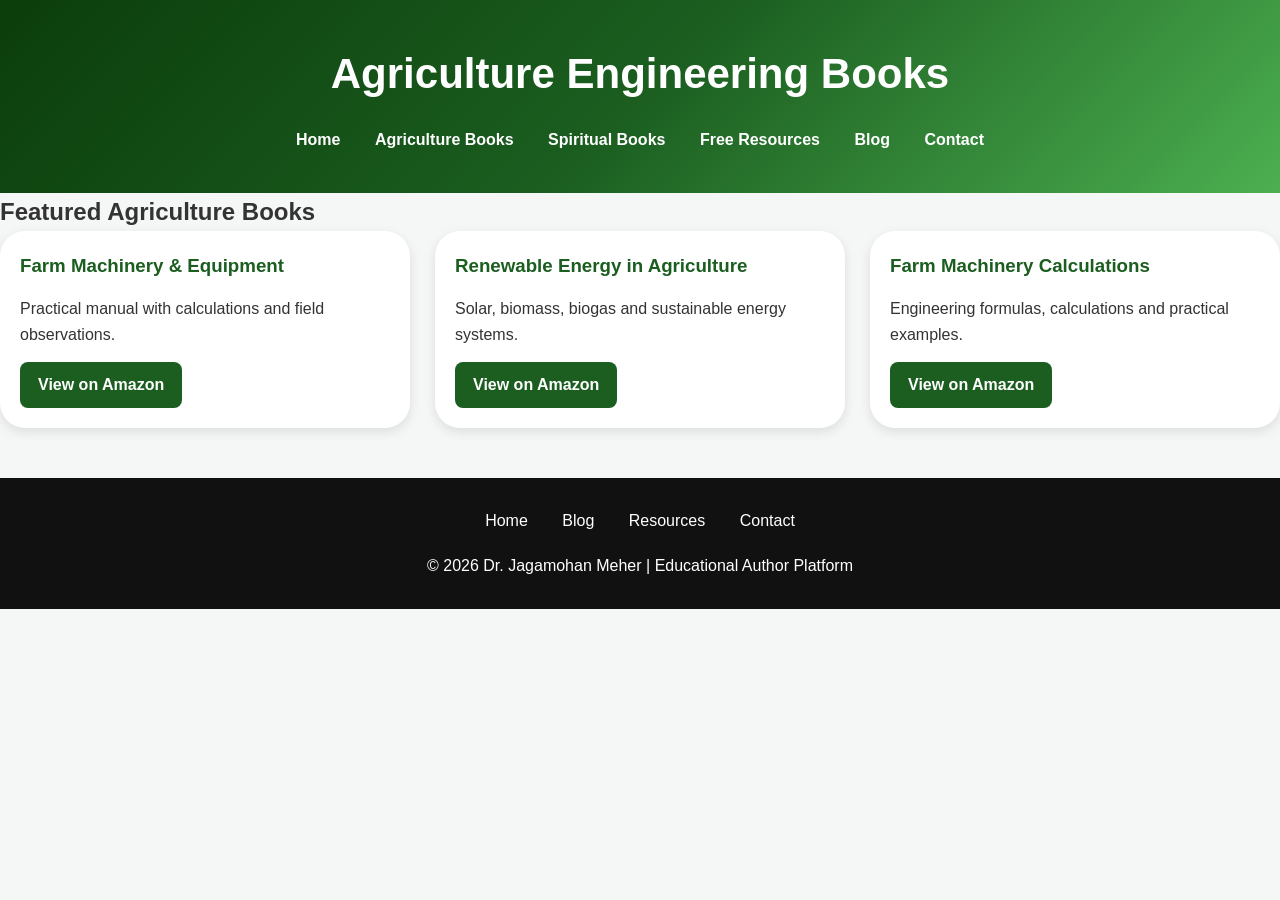
==== agriculture.html @ af3e2c71 "Complete premium multi-page redesign" ====
<meta name="description" content="Agricultural Engineering Books, Farm Machinery Manuals, Renewable Energy Agriculture, Precision Farming Notes and Educational Resources by Dr. Jagamohan Meher">

<meta name="keywords" content="Agricultural Engineering Books, Farm Machinery Manual, Renewable Energy Agriculture, Precision Farming Notes, Agriculture Practical Manual">

<meta name="author" content="Dr. Jagamohan Meher">
<!DOCTYPE html>
<html lang="en">
<head>
<meta charset="UTF-8">
<title>Agriculture Books</title>
<link rel="stylesheet" href="style.css">
</head>

<body>

<header class="premium-header">
<h1>Agriculture Engineering Books</h1>

<nav>
<a href="index.html">Home</a>
<a href="agriculture.html">Agriculture Books</a>
<a href="spiritual.html">Spiritual Books</a>
<a href="resources.html">Free Resources</a>
<a href="blog.html">Blog</a>
<a href="contact.html">Contact</a>
</nav>

</header>

<section class="books-section">

<h2>Featured Agriculture Books</h2>

<div class="book-grid">

<div class="book-card premium-book">
<h3>Farm Machinery & Equipment</h3>
<p>Practical manual with calculations and field observations.</p>
<a href="https://www.amazon.com/stores/Jagamohan-Meher/author/B0C851B2G4" target="_blank">
View on Amazon
</a>
</div>

<div class="book-card premium-book">
<h3>Renewable Energy in Agriculture</h3>
<p>Solar, biomass, biogas and sustainable energy systems.</p>
<a href="https://www.amazon.com/stores/Jagamohan-Meher/author/B0C851B2G4" target="_blank">
View on Amazon
</a>
</div>

<div class="book-card premium-book">
<h3>Farm Machinery Calculations</h3>
<p>Engineering formulas, calculations and practical examples.</p>
<a href="https://www.amazon.com/stores/Jagamohan-Meher/author/B0C851B2G4" target="_blank">
View on Amazon
</a>
</div>

</div>

</section>

</body>
</html>
<footer class="premium-footer">

<div class="footer-links">
<a href="index.html">Home</a>
<a href="blog.html">Blog</a>
<a href="resources.html">Resources</a>
<a href="contact.html">Contact</a>
</div>

<p>
© 2026 Dr. Jagamohan Meher | Educational Author Platform
</p>

</footer>
---- style.css ----
*{
    margin:0;
    padding:0;
    box-sizing:border-box;
}

body{
    font-family:Arial, sans-serif;
    line-height:1.6;
    background:#f5f5f5;
    color:#333;
}

.container{
    width:90%;
    max-width:1100px;
    margin:auto;
}

header{
    background:#1b5e20;
    color:white;
    padding:30px 0;
    text-align:center;
}

header h1{
    font-size:42px;
}

header p{
    margin-top:10px;
}

nav{
    margin-top:20px;
}

nav a{
    color:white;
    margin:0 15px;
    text-decoration:none;
    font-weight:bold;
}

.hero{
    background:white;
    padding:60px 20px;
}

.hero-content{
    display:flex;
    align-items:center;
    justify-content:center;
    gap:40px;
    flex-wrap:wrap;
}

.hero img{
    width:300px;
    border-radius:20px;
    box-shadow:0 5px 15px rgba(0,0,0,0.2);
}

.hero h2{
    font-size:40px;
    margin-bottom:20px;
    color:#1b5e20;
}

.hero p{
    max-width:500px;
    margin-bottom:25px;
}

.btn{
    background:#1b5e20;
    color:white;
    padding:12px 25px;
    text-decoration:none;
    border-radius:8px;
}

.section{
    padding:70px 20px;
}

.section h2{
    text-align:center;
    margin-bottom:40px;
    color:#1b5e20;
    font-size:36px;
}

.gray{
    background:#eeeeee;
}

.green{
    background:#1b5e20;
    color:white;
    text-align:center;
}

.book-grid{
    display:grid;
    grid-template-columns:repeat(auto-fit,minmax(280px,1fr));
    gap:25px;
}

.book-card{
    background:white;
    padding:25px;
    border-radius:15px;
    box-shadow:0 4px 12px rgba(0,0,0,0.1);
}

.book-card h3{
    margin-bottom:15px;
    color:#1b5e20;
}

.book-card a{
    display:inline-block;
    margin-top:15px;
    color:#1b5e20;
    font-weight:bold;
}

.article-list{
    display:grid;
    gap:25px;
}

.article{
    background:white;
    padding:25px;
    border-radius:15px;
    box-shadow:0 4px 12px rgba(0,0,0,0.1);
}

footer{
    background:#111;
    color:white;
    text-align:center;
    padding:25px;
}

@media(max-width:768px){

.hero h2{
    font-size:30px;
}

header h1{
    font-size:32px;
}

}#searchInput{
    width:100%;
    padding:15px;
    margin-bottom:40px;
    border-radius:10px;
    border:1px solid #ccc;
    font-size:18px;
}

.category-title{
    margin:40px 0 20px;
    color:#1b5e20;
    font-size:28px;
}

.book-card{
    transition:0.4s;
}

.book-card:hover{
    transform:translateY(-10px);
}

.book-card a{
    display:inline-block;
    margin-top:15px;
    background:#1b5e20;
    color:white;
    padding:10px 18px;
    border-radius:8px;
    text-decoration:none;
}

.book-card a:hover{
    background:#2e7d32;
}
body{
    font-family:'Segoe UI',sans-serif;
    background:#f4f7f5;
}

.premium-hero{
    position:relative;
    min-height:100vh;
    display:flex;
    align-items:center;
    background:linear-gradient(135deg,#0b3d0b,#1b5e20,#4caf50);
    overflow:hidden;
    color:white;
}

.hero-overlay{
    position:absolute;
    width:100%;
    height:100%;
    background:rgba(0,0,0,0.3);
}

.hero-grid{
    position:relative;
    z-index:2;
    display:grid;
    grid-template-columns:1fr 1fr;
    align-items:center;
    gap:50px;
}

.hero-title{
    font-size:60px;
    line-height:1.2;
    margin-bottom:25px;
    animation:slideUp 1.5s ease;
}

.hero-subtitle{
    font-size:22px;
    margin-bottom:35px;
    line-height:1.8;
}

.hero-buttons{
    display:flex;
    gap:20px;
    margin-bottom:50px;
}.book-cover{
    width:100%;
    border-radius:18px;
    margin-bottom:18px;
    box-shadow:0 10px 25px rgba(0,0,0,0.25);
    transition:0.4s;
}

.book-cover:hover{
    transform:scale(1.03);
}

.premium-book{
    background:white;
    border-radius:25px;
    overflow:hidden;
    padding:20px;
    transition:0.4s;
}

.premium-book:hover{
    transform:translateY(-12px);
    box-shadow:0 15px 35px rgba(0,0,0,0.2);
}html{
scroll-behavior:smooth;
}

.book-card,
.blog-card,
.resource-card{
transition:0.4s;
}

.book-card:hover,
.blog-card:hover,
.resource-card:hover{
transform:translateY(-10px);
box-shadow:0 10px 30px rgba(0,0,0,0.2);
}

.premium-header{
background:linear-gradient(135deg,#0b3d0b,#1b5e20,#4caf50);
padding:40px;
text-align:center;
color:white;
}

.premium-footer{
background:#111;
color:white;
padding:30px;
text-align:center;
margin-top:50px;
}

.footer-links{
margin-bottom:20px;
}

.footer-links a{
color:white;
margin:0 15px;
text-decoration:none;
}
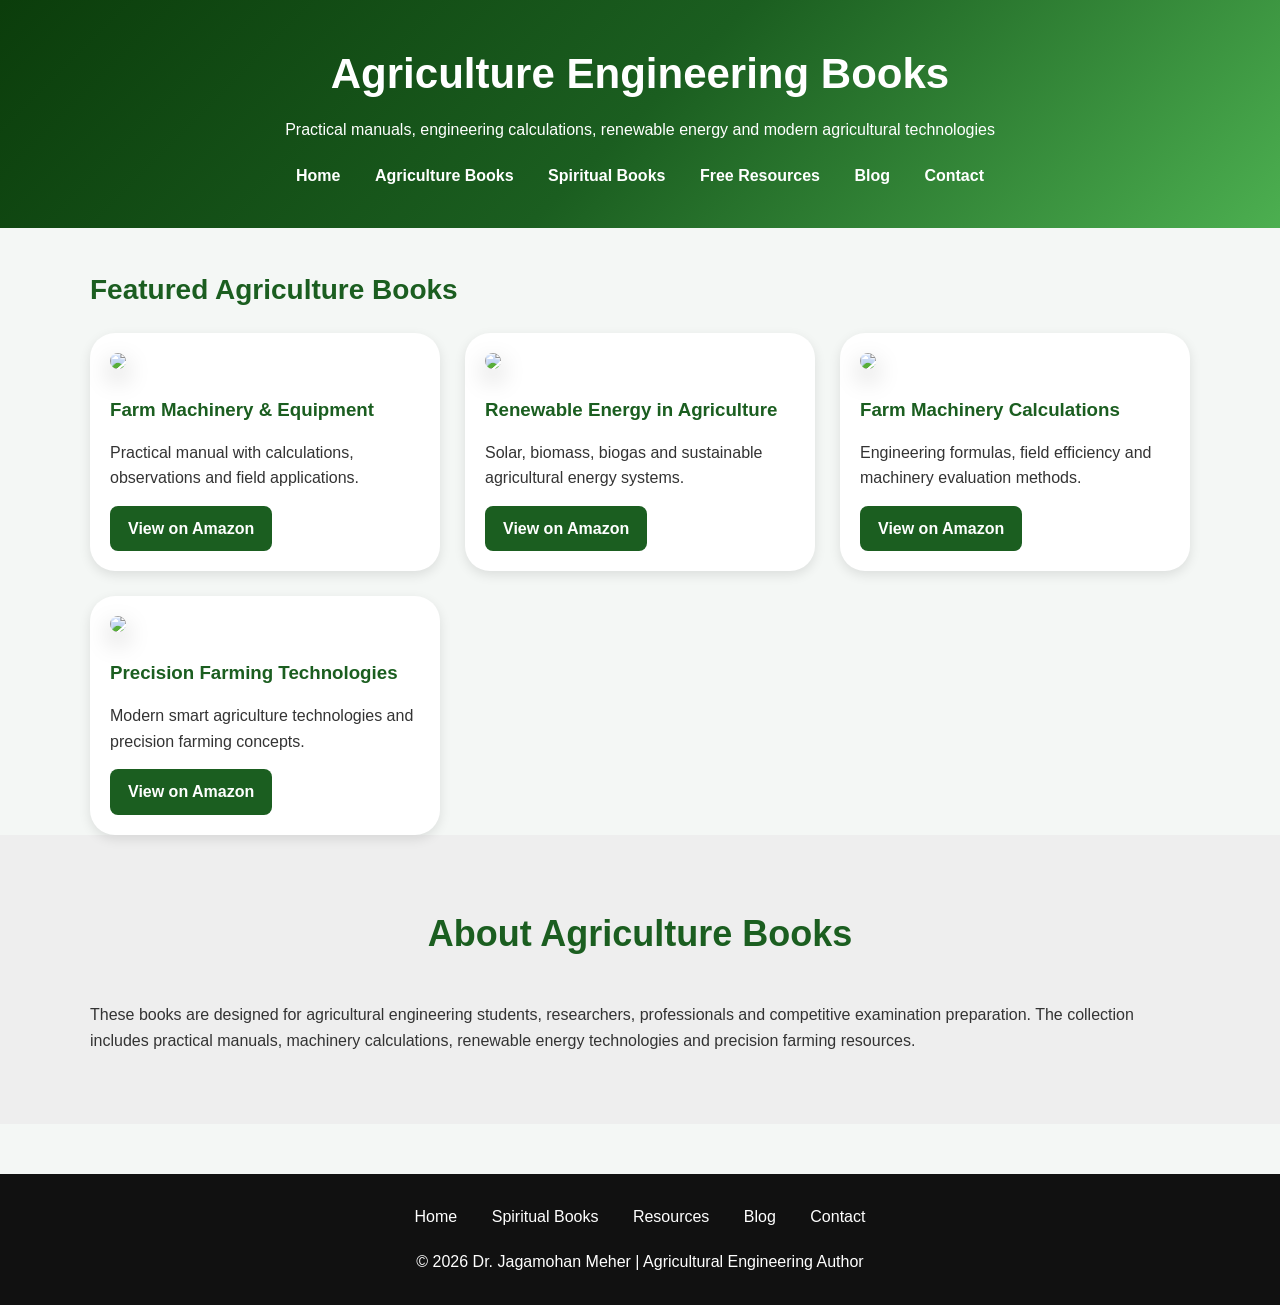
==== commit aff863e4: "Added premium agriculture book gallery" ====
--- a/agriculture.html
+++ b/agriculture.html
@@ -1,20 +1,32 @@
-<meta name="description" content="Agricultural Engineering Books, Farm Machinery Manuals, Renewable Energy Agriculture, Precision Farming Notes and Educational Resources by Dr. Jagamohan Meher">
+<!DOCTYPE html>
+<html lang="en">
 
-<meta name="keywords" content="Agricultural Engineering Books, Farm Machinery Manual, Renewable Energy Agriculture, Precision Farming Notes, Agriculture Practical Manual">
+<head>
+
+<meta charset="UTF-8">
+<meta name="viewport" content="width=device-width, initial-scale=1.0">
+
+<title>Agriculture Books | Dr. Jagamohan Meher</title>
+
+<meta name="description" content="Agricultural Engineering Books, Farm Machinery Manuals, Renewable Energy Agriculture and Precision Farming Resources by Dr. Jagamohan Meher">
+
+<meta name="keywords" content="Agricultural Engineering Books, Farm Machinery Manual, Renewable Energy Agriculture, Precision Farming Notes">
 
 <meta name="author" content="Dr. Jagamohan Meher">
-<!DOCTYPE html>
-<html lang="en">
-<head>
-<meta charset="UTF-8">
-<title>Agriculture Books</title>
+
 <link rel="stylesheet" href="style.css">
+
 </head>
 
 <body>
 
 <header class="premium-header">
+
 <h1>Agriculture Engineering Books</h1>
+
+<p>
+Practical manuals, engineering calculations, renewable energy and modern agricultural technologies
+</p>
 
 <nav>
 <a href="index.html">Home</a>
@@ -29,51 +41,134 @@
 
 <section class="books-section">
 
-<h2>Featured Agriculture Books</h2>
+<div class="container">
+
+<h2 class="category-title">
+Featured Agriculture Books
+</h2>
 
 <div class="book-grid">
 
 <div class="book-card premium-book">
-<h3>Farm Machinery & Equipment</h3>
-<p>Practical manual with calculations and field observations.</p>
+
+<img src="farm1.jpg" class="book-cover">
+
+<h3>
+Farm Machinery & Equipment
+</h3>
+
+<p>
+Practical manual with calculations, observations and field applications.
+</p>
+
 <a href="https://www.amazon.com/stores/Jagamohan-Meher/author/B0C851B2G4" target="_blank">
 View on Amazon
 </a>
+
 </div>
 
 <div class="book-card premium-book">
-<h3>Renewable Energy in Agriculture</h3>
-<p>Solar, biomass, biogas and sustainable energy systems.</p>
+
+<img src="farm2.jpg" class="book-cover">
+
+<h3>
+Renewable Energy in Agriculture
+</h3>
+
+<p>
+Solar, biomass, biogas and sustainable agricultural energy systems.
+</p>
+
 <a href="https://www.amazon.com/stores/Jagamohan-Meher/author/B0C851B2G4" target="_blank">
 View on Amazon
 </a>
+
 </div>
 
 <div class="book-card premium-book">
-<h3>Farm Machinery Calculations</h3>
-<p>Engineering formulas, calculations and practical examples.</p>
+
+<img src="farm3.jpg" class="book-cover">
+
+<h3>
+Farm Machinery Calculations
+</h3>
+
+<p>
+Engineering formulas, field efficiency and machinery evaluation methods.
+</p>
+
 <a href="https://www.amazon.com/stores/Jagamohan-Meher/author/B0C851B2G4" target="_blank">
 View on Amazon
 </a>
+
+</div>
+
+<div class="book-card premium-book">
+
+<img src="farm4.jpg" class="book-cover">
+
+<h3>
+Precision Farming Technologies
+</h3>
+
+<p>
+Modern smart agriculture technologies and precision farming concepts.
+</p>
+
+<a href="https://www.amazon.com/stores/Jagamohan-Meher/author/B0C851B2G4" target="_blank">
+View on Amazon
+</a>
+
+</div>
+
 </div>
 
 </div>
 
 </section>
 
-</body>
-</html>
+<section class="section gray">
+
+<div class="container">
+
+<h2>
+About Agriculture Books
+</h2>
+
+<p>
+These books are designed for agricultural engineering students,
+researchers, professionals and competitive examination preparation.
+The collection includes practical manuals, machinery calculations,
+renewable energy technologies and precision farming resources.
+</p>
+
+</div>
+
+</section>
+
 <footer class="premium-footer">
 
 <div class="footer-links">
+
 <a href="index.html">Home</a>
+
+<a href="spiritual.html">Spiritual Books</a>
+
+<a href="resources.html">Resources</a>
+
 <a href="blog.html">Blog</a>
-<a href="resources.html">Resources</a>
+
 <a href="contact.html">Contact</a>
+
 </div>
 
 <p>
-© 2026 Dr. Jagamohan Meher | Educational Author Platform
+© 2026 Dr. Jagamohan Meher | Agricultural Engineering Author
 </p>
 
-</footer>+</footer>
+
+</body>
+
+</html>
+
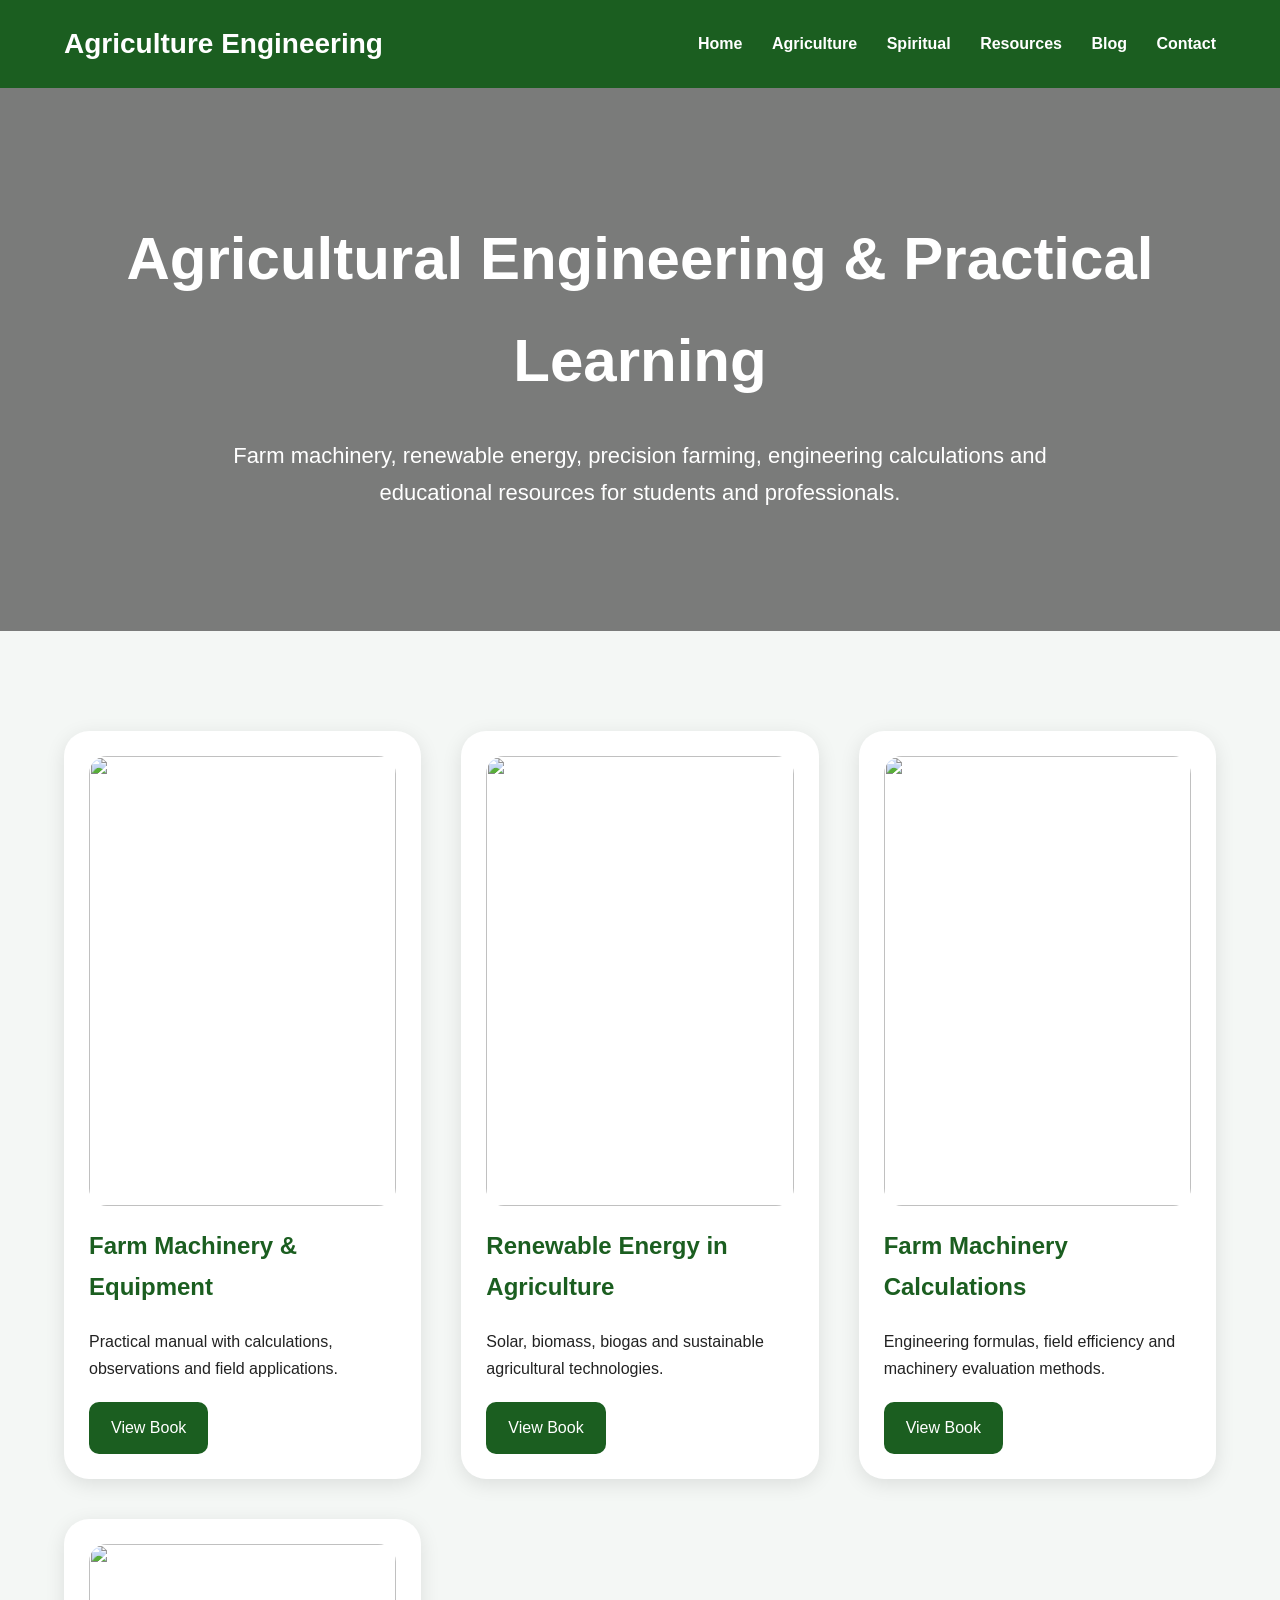
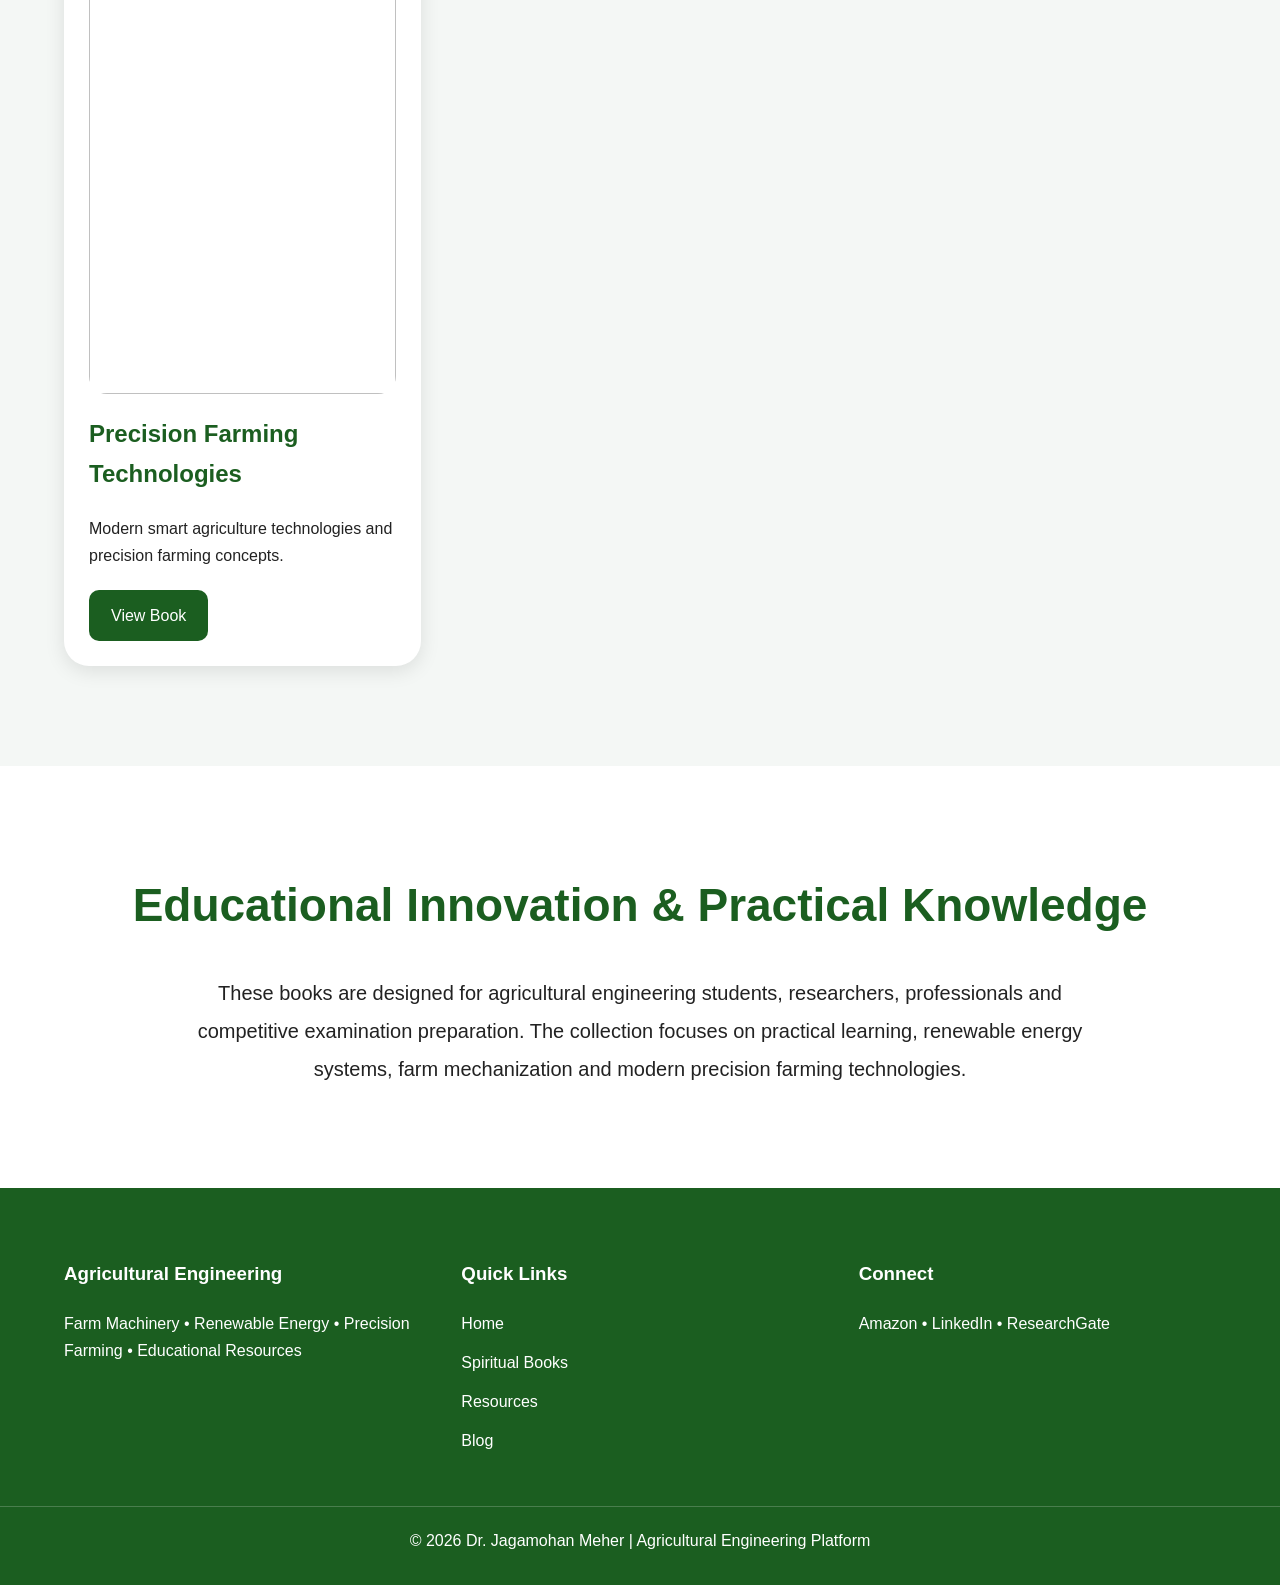
==== commit 41a67f07: "Premium agriculture page redesign" ====
--- a/agriculture.html
+++ b/agriculture.html
@@ -4,11 +4,12 @@
 <head>
 
 <meta charset="UTF-8">
+
 <meta name="viewport" content="width=device-width, initial-scale=1.0">
 
-<title>Agriculture Books | Dr. Jagamohan Meher</title>
-
-<meta name="description" content="Agricultural Engineering Books, Farm Machinery Manuals, Renewable Energy Agriculture and Precision Farming Resources by Dr. Jagamohan Meher">
+<title>Agriculture Engineering Books | Dr. Jagamohan Meher</title>
+
+<meta name="description" content="Agricultural Engineering Books, Renewable Energy Agriculture, Precision Farming and Farm Machinery Manuals by Dr. Jagamohan Meher">
 
 <meta name="keywords" content="Agricultural Engineering Books, Farm Machinery Manual, Renewable Energy Agriculture, Precision Farming Notes">
 
@@ -20,103 +21,124 @@
 
 <body>
 
-<header class="premium-header">
-
-<h1>Agriculture Engineering Books</h1>
-
-<p>
-Practical manuals, engineering calculations, renewable energy and modern agricultural technologies
-</p>
+<header class="agri-header">
+
+<div class="container nav-container">
+
+<h2 class="logo agri-logo">
+Agriculture Engineering
+</h2>
 
 <nav>
+
 <a href="index.html">Home</a>
-<a href="agriculture.html">Agriculture Books</a>
-<a href="spiritual.html">Spiritual Books</a>
-<a href="resources.html">Free Resources</a>
+
+<a href="agriculture.html">Agriculture</a>
+
+<a href="spiritual.html">Spiritual</a>
+
+<a href="resources.html">Resources</a>
+
 <a href="blog.html">Blog</a>
+
 <a href="contact.html">Contact</a>
+
 </nav>
 
+</div>
+
 </header>
 
-<section class="books-section">
+<section class="agri-hero">
 
 <div class="container">
 
-<h2 class="category-title">
-Featured Agriculture Books
-</h2>
-
-<div class="book-grid">
-
-<div class="book-card premium-book">
-
-<img src="farm1.jpg" class="book-cover">
-
-<h3>
+<h1>
+Agricultural Engineering & Practical Learning
+</h1>
+
+<p>
+Farm machinery, renewable energy, precision farming, engineering calculations and educational resources for students and professionals.
+</p>
+
+</div>
+
+</section>
+
+<section class="agri-books-section">
+
+<div class="container">
+
+<div class="agri-grid">
+
+<div class="agri-card">
+
+<img src="farm1.jpg" class="agri-cover">
+
+<h2>
 Farm Machinery & Equipment
-</h3>
+</h2>
 
 <p>
 Practical manual with calculations, observations and field applications.
 </p>
 
 <a href="https://www.amazon.com/stores/Jagamohan-Meher/author/B0C851B2G4" target="_blank">
-View on Amazon
-</a>
-
-</div>
-
-<div class="book-card premium-book">
-
-<img src="farm2.jpg" class="book-cover">
-
-<h3>
+View Book
+</a>
+
+</div>
+
+<div class="agri-card">
+
+<img src="farm2.jpg" class="agri-cover">
+
+<h2>
 Renewable Energy in Agriculture
-</h3>
-
-<p>
-Solar, biomass, biogas and sustainable agricultural energy systems.
-</p>
-
-<a href="https://www.amazon.com/stores/Jagamohan-Meher/author/B0C851B2G4" target="_blank">
-View on Amazon
-</a>
-
-</div>
-
-<div class="book-card premium-book">
-
-<img src="farm3.jpg" class="book-cover">
-
-<h3>
+</h2>
+
+<p>
+Solar, biomass, biogas and sustainable agricultural technologies.
+</p>
+
+<a href="https://www.amazon.com/stores/Jagamohan-Meher/author/B0C851B2G4" target="_blank">
+View Book
+</a>
+
+</div>
+
+<div class="agri-card">
+
+<img src="farm3.jpg" class="agri-cover">
+
+<h2>
 Farm Machinery Calculations
-</h3>
+</h2>
 
 <p>
 Engineering formulas, field efficiency and machinery evaluation methods.
 </p>
 
 <a href="https://www.amazon.com/stores/Jagamohan-Meher/author/B0C851B2G4" target="_blank">
-View on Amazon
-</a>
-
-</div>
-
-<div class="book-card premium-book">
-
-<img src="farm4.jpg" class="book-cover">
-
-<h3>
+View Book
+</a>
+
+</div>
+
+<div class="agri-card">
+
+<img src="farm4.jpg" class="agri-cover">
+
+<h2>
 Precision Farming Technologies
-</h3>
+</h2>
 
 <p>
 Modern smart agriculture technologies and precision farming concepts.
 </p>
 
 <a href="https://www.amazon.com/stores/Jagamohan-Meher/author/B0C851B2G4" target="_blank">
-View on Amazon
+View Book
 </a>
 
 </div>
@@ -127,48 +149,81 @@
 
 </section>
 
-<section class="section gray">
+<section class="innovation-section">
 
 <div class="container">
 
 <h2>
-About Agriculture Books
+Educational Innovation & Practical Knowledge
 </h2>
 
 <p>
 These books are designed for agricultural engineering students,
 researchers, professionals and competitive examination preparation.
-The collection includes practical manuals, machinery calculations,
-renewable energy technologies and precision farming resources.
+The collection focuses on practical learning, renewable energy systems,
+farm mechanization and modern precision farming technologies.
 </p>
 
 </div>
 
 </section>
 
-<footer class="premium-footer">
-
-<div class="footer-links">
-
-<a href="index.html">Home</a>
-
-<a href="spiritual.html">Spiritual Books</a>
-
-<a href="resources.html">Resources</a>
-
-<a href="blog.html">Blog</a>
-
-<a href="contact.html">Contact</a>
-
-</div>
-
-<p>
-© 2026 Dr. Jagamohan Meher | Agricultural Engineering Author
+<footer class="agri-footer">
+
+<div class="container footer-grid">
+
+<div>
+
+<h3>
+Agricultural Engineering
+</h3>
+
+<p>
+Farm Machinery • Renewable Energy • Precision Farming • Educational Resources
+</p>
+
+</div>
+
+<div>
+
+<h3>
+Quick Links
+</h3>
+
+<ul>
+
+<li><a href="index.html">Home</a></li>
+
+<li><a href="spiritual.html">Spiritual Books</a></li>
+
+<li><a href="resources.html">Resources</a></li>
+
+<li><a href="blog.html">Blog</a></li>
+
+</ul>
+
+</div>
+
+<div>
+
+<h3>
+Connect
+</h3>
+
+<p>
+Amazon • LinkedIn • ResearchGate
+</p>
+
+</div>
+
+</div>
+
+<p class="copyright">
+© 2026 Dr. Jagamohan Meher | Agricultural Engineering Platform
 </p>
 
 </footer>
 
 </body>
 
-</html>
-
+</html>
--- a/style.css
+++ b/style.css
@@ -1,306 +1,708 @@
 *{
-    margin:0;
-    padding:0;
-    box-sizing:border-box;
+margin:0;
+padding:0;
+box-sizing:border-box;
 }
 
 body{
-    font-family:Arial, sans-serif;
-    line-height:1.6;
-    background:#f5f5f5;
-    color:#333;
+font-family:'Segoe UI',sans-serif;
+background:#f4f7f5;
+color:#222;
+line-height:1.7;
 }
 
 .container{
-    width:90%;
-    max-width:1100px;
-    margin:auto;
-}
-
-header{
-    background:#1b5e20;
-    color:white;
-    padding:30px 0;
-    text-align:center;
-}
-
-header h1{
-    font-size:42px;
-}
-
-header p{
-    margin-top:10px;
-}
-
-nav{
-    margin-top:20px;
+width:90%;
+max-width:1200px;
+margin:auto;
+}
+
+.modern-header{
+background:white;
+padding:20px 0;
+position:sticky;
+top:0;
+z-index:1000;
+box-shadow:0 2px 10px rgba(0,0,0,0.08);
+}
+
+.nav-container{
+display:flex;
+justify-content:space-between;
+align-items:center;
+}
+
+.logo{
+color:#1b5e20;
+font-size:28px;
 }
 
 nav a{
-    color:white;
-    margin:0 15px;
-    text-decoration:none;
-    font-weight:bold;
-}
-
-.hero{
-    background:white;
-    padding:60px 20px;
-}
-
-.hero-content{
-    display:flex;
-    align-items:center;
-    justify-content:center;
-    gap:40px;
-    flex-wrap:wrap;
-}
-
-.hero img{
-    width:300px;
-    border-radius:20px;
-    box-shadow:0 5px 15px rgba(0,0,0,0.2);
-}
-
-.hero h2{
-    font-size:40px;
-    margin-bottom:20px;
-    color:#1b5e20;
-}
-
-.hero p{
-    max-width:500px;
-    margin-bottom:25px;
-}
-
-.btn{
-    background:#1b5e20;
-    color:white;
-    padding:12px 25px;
-    text-decoration:none;
-    border-radius:8px;
-}
-
-.section{
-    padding:70px 20px;
-}
-
-.section h2{
-    text-align:center;
-    margin-bottom:40px;
-    color:#1b5e20;
-    font-size:36px;
-}
-
-.gray{
-    background:#eeeeee;
-}
-
-.green{
-    background:#1b5e20;
-    color:white;
-    text-align:center;
-}
-
-.book-grid{
-    display:grid;
-    grid-template-columns:repeat(auto-fit,minmax(280px,1fr));
-    gap:25px;
-}
-
-.book-card{
-    background:white;
-    padding:25px;
-    border-radius:15px;
-    box-shadow:0 4px 12px rgba(0,0,0,0.1);
-}
-
-.book-card h3{
-    margin-bottom:15px;
-    color:#1b5e20;
-}
-
-.book-card a{
-    display:inline-block;
-    margin-top:15px;
-    color:#1b5e20;
-    font-weight:bold;
-}
-
-.article-list{
-    display:grid;
-    gap:25px;
-}
-
-.article{
-    background:white;
-    padding:25px;
-    border-radius:15px;
-    box-shadow:0 4px 12px rgba(0,0,0,0.1);
-}
-
-footer{
-    background:#111;
-    color:white;
-    text-align:center;
-    padding:25px;
-}
-
-@media(max-width:768px){
-
-.hero h2{
-    font-size:30px;
-}
-
-header h1{
-    font-size:32px;
-}
-
-}#searchInput{
-    width:100%;
-    padding:15px;
-    margin-bottom:40px;
-    border-radius:10px;
-    border:1px solid #ccc;
-    font-size:18px;
-}
-
-.category-title{
-    margin:40px 0 20px;
-    color:#1b5e20;
-    font-size:28px;
-}
-
-.book-card{
-    transition:0.4s;
-}
-
-.book-card:hover{
-    transform:translateY(-10px);
-}
-
-.book-card a{
-    display:inline-block;
-    margin-top:15px;
-    background:#1b5e20;
-    color:white;
-    padding:10px 18px;
-    border-radius:8px;
-    text-decoration:none;
-}
-
-.book-card a:hover{
-    background:#2e7d32;
-}
-body{
-    font-family:'Segoe UI',sans-serif;
-    background:#f4f7f5;
-}
-
-.premium-hero{
-    position:relative;
-    min-height:100vh;
-    display:flex;
-    align-items:center;
-    background:linear-gradient(135deg,#0b3d0b,#1b5e20,#4caf50);
-    overflow:hidden;
-    color:white;
-}
-
-.hero-overlay{
-    position:absolute;
-    width:100%;
-    height:100%;
-    background:rgba(0,0,0,0.3);
+margin-left:25px;
+text-decoration:none;
+color:#333;
+font-weight:600;
+transition:0.3s;
+}
+
+nav a:hover{
+color:#1b5e20;
+}
+
+.hero-section{
+padding:100px 0;
+background:linear-gradient(135deg,#0b3d0b,#1b5e20,#4caf50);
+color:white;
 }
 
 .hero-grid{
-    position:relative;
-    z-index:2;
-    display:grid;
-    grid-template-columns:1fr 1fr;
-    align-items:center;
-    gap:50px;
-}
-
-.hero-title{
-    font-size:60px;
-    line-height:1.2;
-    margin-bottom:25px;
-    animation:slideUp 1.5s ease;
-}
-
-.hero-subtitle{
-    font-size:22px;
-    margin-bottom:35px;
-    line-height:1.8;
+display:grid;
+grid-template-columns:1fr 1fr;
+align-items:center;
+gap:60px;
+}
+
+.hero-text h1{
+font-size:58px;
+line-height:1.2;
+margin-bottom:25px;
+}
+
+.hero-text p{
+font-size:20px;
+margin-bottom:35px;
+}
+
+.hero-image img{
+width:100%;
+max-width:420px;
+border-radius:25px;
+box-shadow:0 15px 35px rgba(0,0,0,0.3);
 }
 
 .hero-buttons{
-    display:flex;
-    gap:20px;
-    margin-bottom:50px;
-}.book-cover{
-    width:100%;
-    border-radius:18px;
-    margin-bottom:18px;
-    box-shadow:0 10px 25px rgba(0,0,0,0.25);
-    transition:0.4s;
-}
-
-.book-cover:hover{
-    transform:scale(1.03);
-}
-
-.premium-book{
-    background:white;
-    border-radius:25px;
-    overflow:hidden;
-    padding:20px;
-    transition:0.4s;
-}
-
-.premium-book:hover{
-    transform:translateY(-12px);
-    box-shadow:0 15px 35px rgba(0,0,0,0.2);
-}html{
-scroll-behavior:smooth;
-}
-
-.book-card,
-.blog-card,
+display:flex;
+gap:20px;
+}
+
+.primary-btn{
+background:white;
+color:#1b5e20;
+padding:14px 30px;
+border-radius:50px;
+text-decoration:none;
+font-weight:bold;
+transition:0.3s;
+}
+
+.primary-btn:hover{
+transform:translateY(-5px);
+}
+
+.secondary-btn{
+border:2px solid white;
+color:white;
+padding:14px 30px;
+border-radius:50px;
+text-decoration:none;
+font-weight:bold;
+}
+
+.featured-section{
+padding:90px 0;
+}
+
+.section-title{
+text-align:center;
+font-size:42px;
+margin-bottom:60px;
+color:#1b5e20;
+}
+
+.feature-grid{
+display:grid;
+grid-template-columns:repeat(auto-fit,minmax(280px,1fr));
+gap:30px;
+}
+
+.feature-card{
+background:white;
+padding:40px;
+border-radius:25px;
+box-shadow:0 5px 20px rgba(0,0,0,0.08);
+transition:0.4s;
+}
+
+.feature-card:hover{
+transform:translateY(-10px);
+}
+
+.feature-card h3{
+margin-bottom:20px;
+color:#1b5e20;
+}
+
+.feature-card a{
+display:inline-block;
+margin-top:20px;
+background:#1b5e20;
+color:white;
+padding:12px 22px;
+border-radius:10px;
+text-decoration:none;
+}
+
+.about-section{
+padding:100px 0;
+background:white;
+}
+
+.about-grid{
+display:grid;
+grid-template-columns:1fr 1fr;
+gap:60px;
+align-items:center;
+}
+
+.about-image{
+width:100%;
+border-radius:25px;
+box-shadow:0 10px 30px rgba(0,0,0,0.15);
+}
+
+.about-section h2{
+font-size:42px;
+margin-bottom:25px;
+color:#1b5e20;
+}
+
+.about-section p{
+margin-bottom:25px;
+}
+
+.modern-footer{
+background:#111;
+color:white;
+padding:70px 0 30px;
+}
+
+.footer-grid{
+display:grid;
+grid-template-columns:repeat(auto-fit,minmax(250px,1fr));
+gap:40px;
+margin-bottom:40px;
+}
+
+.footer-grid h3{
+margin-bottom:20px;
+}
+
+.footer-grid ul{
+list-style:none;
+}
+
+.footer-grid ul li{
+margin-bottom:12px;
+}
+
+.footer-grid a{
+color:white;
+text-decoration:none;
+}
+
+.copyright{
+text-align:center;
+border-top:1px solid rgba(255,255,255,0.2);
+padding-top:20px;
+}
+
+@media(max-width:900px){
+
+.hero-grid,
+.about-grid{
+grid-template-columns:1fr;
+text-align:center;
+}
+
+.hero-text h1{
+font-size:42px;
+}
+
+.nav-container{
+flex-direction:column;
+gap:20px;
+}
+
+.hero-buttons{
+justify-content:center;
+flex-wrap:wrap;
+}
+
+}
+.blog-hero{
+padding:100px 0;
+background:linear-gradient(135deg,#0b3d0b,#1b5e20,#4caf50);
+color:white;
+text-align:center;
+}
+
+.blog-hero h1{
+font-size:54px;
+margin-bottom:25px;
+}
+
+.blog-hero p{
+font-size:20px;
+max-width:800px;
+margin:auto;
+}
+
+.blog-section{
+padding:90px 0;
+background:#f4f7f5;
+}
+
+.blog-grid{
+display:grid;
+grid-template-columns:repeat(auto-fit,minmax(320px,1fr));
+gap:35px;
+}
+
+.blog-card{
+background:white;
+padding:35px;
+border-radius:25px;
+box-shadow:0 5px 20px rgba(0,0,0,0.08);
+transition:0.4s;
+}
+
+.blog-card:hover{
+transform:translateY(-10px);
+}
+
+.blog-card h2{
+margin-bottom:20px;
+color:#1b5e20;
+}
+
+.blog-card a{
+display:inline-block;
+margin-top:20px;
+background:#1b5e20;
+color:white;
+padding:12px 22px;
+border-radius:10px;
+text-decoration:none;
+}
+
+.about-blog{
+padding:90px 0;
+background:white;
+text-align:center;
+}
+
+.about-blog h2{
+font-size:42px;
+margin-bottom:25px;
+color:#1b5e20;
+}
+.resource-hero{
+padding:100px 0;
+background:linear-gradient(135deg,#0b3d0b,#1b5e20,#4caf50);
+color:white;
+text-align:center;
+}
+
+.resource-hero h1{
+font-size:56px;
+margin-bottom:25px;
+}
+
+.resource-hero p{
+font-size:20px;
+max-width:850px;
+margin:auto;
+}
+
+.resource-main{
+padding:90px 0;
+background:#f4f7f5;
+}
+
+.resource-grid{
+display:grid;
+grid-template-columns:repeat(auto-fit,minmax(320px,1fr));
+gap:35px;
+}
+
 .resource-card{
+background:white;
+padding:35px;
+border-radius:25px;
+box-shadow:0 5px 20px rgba(0,0,0,0.08);
 transition:0.4s;
 }
 
-.book-card:hover,
-.blog-card:hover,
 .resource-card:hover{
 transform:translateY(-10px);
-box-shadow:0 10px 30px rgba(0,0,0,0.2);
-}
-
-.premium-header{
+}
+
+.resource-card h3{
+margin-bottom:20px;
+color:#1b5e20;
+}
+
+.resource-card a{
+display:inline-block;
+margin-top:20px;
+background:#1b5e20;
+color:white;
+padding:12px 22px;
+border-radius:10px;
+text-decoration:none;
+}
+
+.learning-section{
+padding:100px 0;
+background:white;
+}
+
+.learning-section h2{
+text-align:center;
+font-size:42px;
+margin-bottom:60px;
+color:#1b5e20;
+}
+
+.learning-grid{
+display:grid;
+grid-template-columns:repeat(auto-fit,minmax(250px,1fr));
+gap:30px;
+}
+
+.learning-card{
+background:#f4f7f5;
+padding:35px;
+border-radius:25px;
+transition:0.4s;
+}
+
+.learning-card:hover{
+transform:translateY(-10px);
+}
+
+.learning-card h3{
+margin-bottom:20px;
+color:#1b5e20;
+}
+.contact-hero{
+padding:100px 0;
 background:linear-gradient(135deg,#0b3d0b,#1b5e20,#4caf50);
-padding:40px;
-text-align:center;
-color:white;
-}
-
-.premium-footer{
+color:white;
+text-align:center;
+}
+
+.contact-hero h1{
+font-size:56px;
+margin-bottom:25px;
+}
+
+.contact-hero p{
+font-size:20px;
+}
+
+.contact-main{
+padding:90px 0;
+background:#f4f7f5;
+}
+
+.contact-grid{
+display:grid;
+grid-template-columns:repeat(auto-fit,minmax(300px,1fr));
+gap:35px;
+}
+
+.contact-card{
+background:white;
+padding:35px;
+border-radius:25px;
+box-shadow:0 5px 20px rgba(0,0,0,0.08);
+transition:0.4s;
+}
+
+.contact-card:hover{
+transform:translateY(-10px);
+}
+
+.contact-card h2{
+margin-bottom:20px;
+color:#1b5e20;
+}
+
+.contact-card a{
+display:inline-block;
+margin-top:20px;
+background:#1b5e20;
+color:white;
+padding:12px 22px;
+border-radius:10px;
+text-decoration:none;
+}
+
+.academic-section{
+padding:100px 0;
+background:white;
+}
+
+.academic-section h2{
+text-align:center;
+font-size:42px;
+margin-bottom:60px;
+color:#1b5e20;
+}
+
+.interest-grid{
+display:grid;
+grid-template-columns:repeat(auto-fit,minmax(250px,1fr));
+gap:30px;
+}
+
+.interest-card{
+background:#f4f7f5;
+padding:35px;
+border-radius:25px;
+text-align:center;
+transition:0.4s;
+}
+
+.interest-card:hover{
+transform:translateY(-10px);
+}
+
+.interest-card h3{
+color:#1b5e20;
+}
+.spiritual-header{
+background:#0b0b0b;
+padding:20px 0;
+position:sticky;
+top:0;
+z-index:1000;
+}
+
+.spiritual-logo{
+color:#ffd54f;
+}
+
+.spiritual-header nav a{
+color:white;
+}
+
+.spiritual-header nav a:hover{
+color:#ffd54f;
+}
+
+.spiritual-hero{
+padding:120px 0;
+background:linear-gradient(rgba(0,0,0,0.7),rgba(0,0,0,0.7)),
+url('tirumala.jpg');
+background-size:cover;
+background-position:center;
+color:white;
+text-align:center;
+}
+
+.spiritual-hero h1{
+font-size:60px;
+margin-bottom:25px;
+}
+
+.spiritual-hero p{
+font-size:22px;
+max-width:850px;
+margin:auto;
+}
+
+.spiritual-books-section{
+padding:100px 0;
 background:#111;
-color:white;
-padding:30px;
-text-align:center;
-margin-top:50px;
-}
-
-.footer-links{
-margin-bottom:20px;
-}
-
-.footer-links a{
-color:white;
-margin:0 15px;
-text-decoration:none;
+}
+
+.spiritual-grid{
+display:grid;
+grid-template-columns:repeat(auto-fit,minmax(300px,1fr));
+gap:40px;
+}
+
+.spiritual-card{
+background:#1c1c1c;
+padding:25px;
+border-radius:25px;
+color:white;
+transition:0.4s;
+box-shadow:0 5px 20px rgba(0,0,0,0.3);
+}
+
+.spiritual-card:hover{
+transform:translateY(-12px);
+}
+
+.spiritual-cover{
+width:100%;
+height:450px;
+object-fit:cover;
+border-radius:18px;
+margin-bottom:20px;
+}
+
+.spiritual-card h2{
+margin-bottom:20px;
+color:#ffd54f;
+}
+
+.spiritual-card a{
+display:inline-block;
+margin-top:20px;
+background:#ffd54f;
+color:#111;
+padding:12px 22px;
+border-radius:10px;
+text-decoration:none;
+font-weight:bold;
+}
+
+.wisdom-section{
+padding:100px 0;
+background:#f8f5e9;
+text-align:center;
+}
+
+.wisdom-section h2{
+font-size:46px;
+margin-bottom:30px;
+color:#5d4037;
+}
+
+.wisdom-section p{
+max-width:900px;
+margin:auto;
+font-size:20px;
+line-height:1.9;
+}
+
+.spiritual-footer{
+background:#0b0b0b;
+color:white;
+padding:70px 0 30px;
+}
+.agri-header{
+background:#1b5e20;
+padding:20px 0;
+position:sticky;
+top:0;
+z-index:1000;
+}
+
+.agri-logo{
+color:white;
+}
+
+.agri-header nav a{
+color:white;
+}
+
+.agri-header nav a:hover{
+color:#c8e6c9;
+}
+
+.agri-hero{
+padding:120px 0;
+background:linear-gradient(rgba(0,0,0,0.5),rgba(0,0,0,0.5)),
+url('farm1.jpg');
+background-size:cover;
+background-position:center;
+color:white;
+text-align:center;
+}
+
+.agri-hero h1{
+font-size:60px;
+margin-bottom:25px;
+}
+
+.agri-hero p{
+font-size:22px;
+max-width:850px;
+margin:auto;
+}
+
+.agri-books-section{
+padding:100px 0;
+background:#f4f7f5;
+}
+
+.agri-grid{
+display:grid;
+grid-template-columns:repeat(auto-fit,minmax(300px,1fr));
+gap:40px;
+}
+
+.agri-card{
+background:white;
+padding:25px;
+border-radius:25px;
+transition:0.4s;
+box-shadow:0 5px 20px rgba(0,0,0,0.1);
+}
+
+.agri-card:hover{
+transform:translateY(-12px);
+}
+
+.agri-cover{
+width:100%;
+height:450px;
+object-fit:cover;
+border-radius:18px;
+margin-bottom:20px;
+}
+
+.agri-card h2{
+margin-bottom:20px;
+color:#1b5e20;
+}
+
+.agri-card a{
+display:inline-block;
+margin-top:20px;
+background:#1b5e20;
+color:white;
+padding:12px 22px;
+border-radius:10px;
+text-decoration:none;
+}
+
+.innovation-section{
+padding:100px 0;
+background:white;
+text-align:center;
+}
+
+.innovation-section h2{
+font-size:46px;
+margin-bottom:30px;
+color:#1b5e20;
+}
+
+.innovation-section p{
+max-width:900px;
+margin:auto;
+font-size:20px;
+line-height:1.9;
+}
+
+.agri-footer{
+background:#1b5e20;
+color:white;
+padding:70px 0 30px;
 }
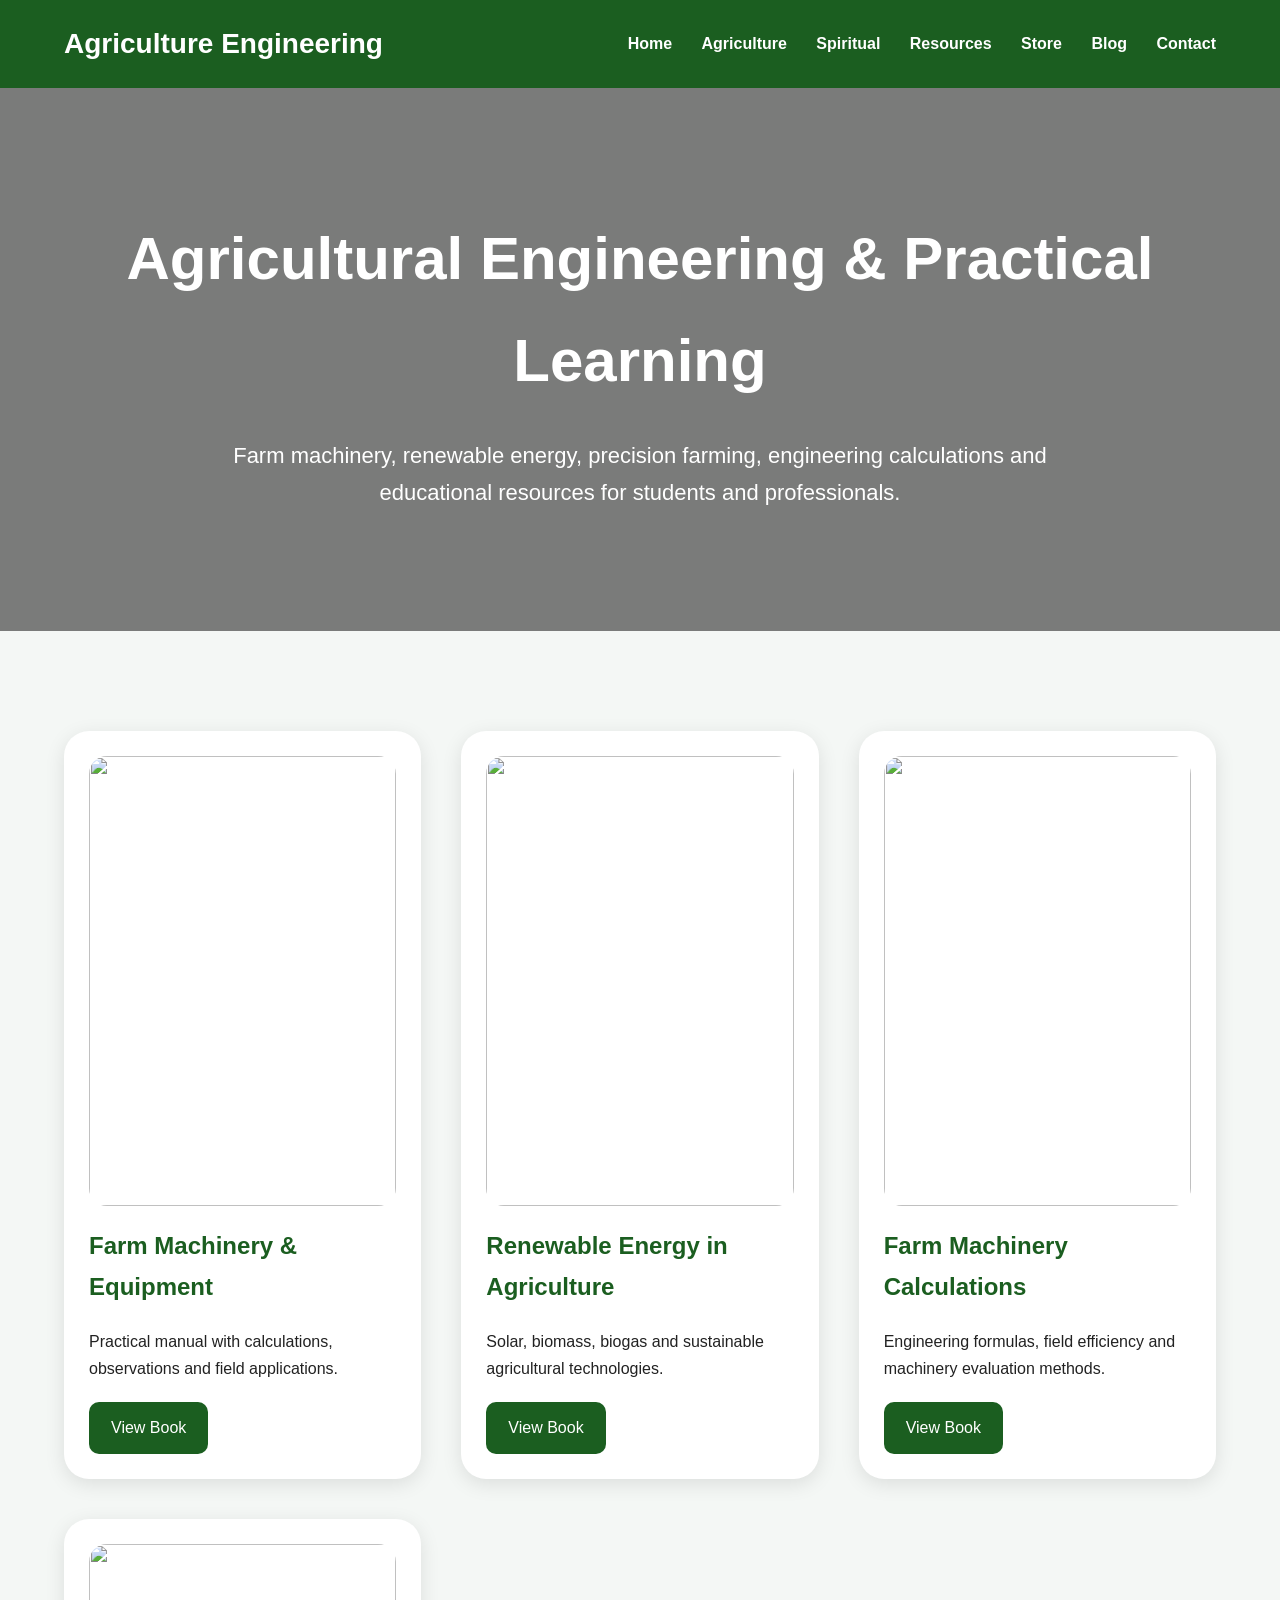
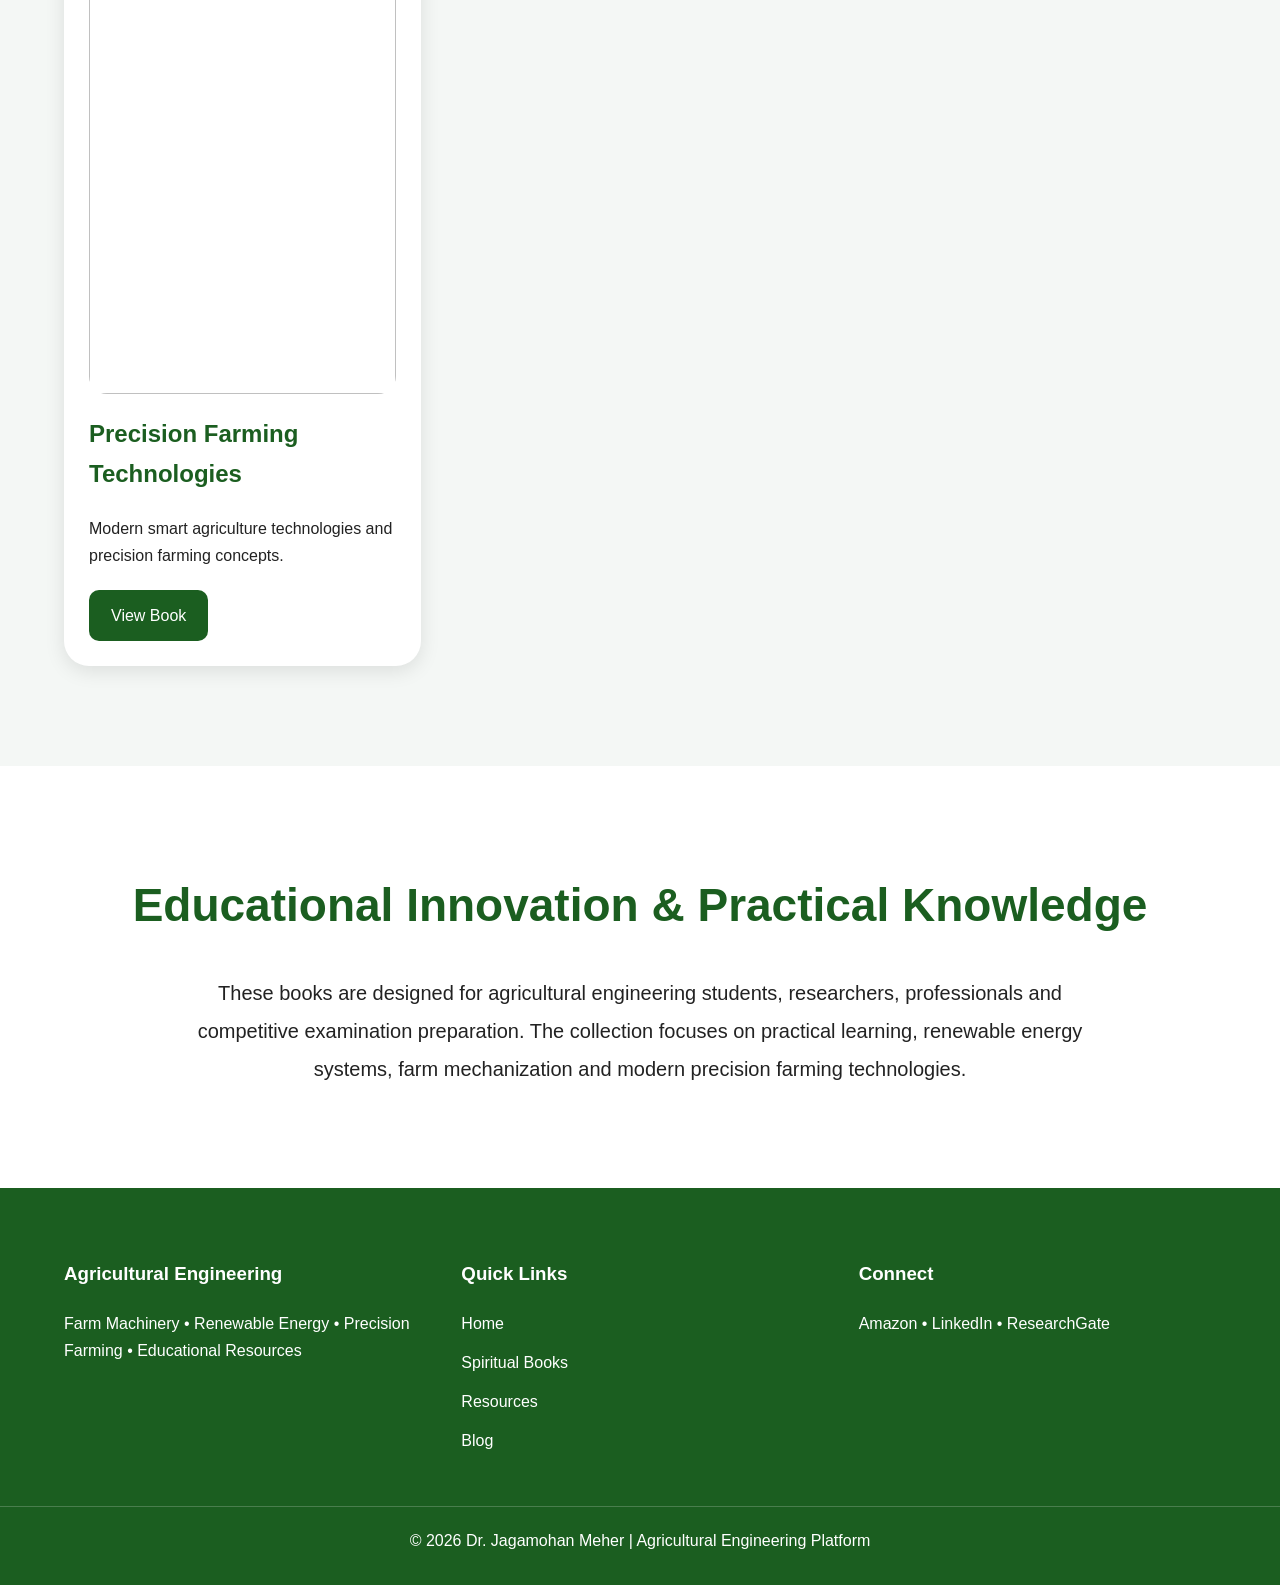
==== commit 7fe2060c: "Added Store navigation menu" ====
--- a/agriculture.html
+++ b/agriculture.html
@@ -38,6 +38,8 @@
 <a href="spiritual.html">Spiritual</a>
 
 <a href="resources.html">Resources</a>
+
+<a href="store.html">Store</a>
 
 <a href="blog.html">Blog</a>
 
--- a/style.css
+++ b/style.css
@@ -705,4 +705,305 @@
 background:#1b5e20;
 color:white;
 padding:70px 0 30px;
+}
+body{
+font-family:'Poppins',sans-serif;
+}
+
+.premium-hero{
+position:relative;
+padding:140px 0;
+background:linear-gradient(135deg,#0b3d0b,#1b5e20,#4caf50);
+color:white;
+overflow:hidden;
+}
+
+.hero-overlay{
+position:absolute;
+width:100%;
+height:100%;
+background:rgba(0,0,0,0.25);
+top:0;
+left:0;
+}
+
+.hero-grid{
+position:relative;
+z-index:2;
+display:grid;
+grid-template-columns:1fr 1fr;
+gap:60px;
+align-items:center;
+}
+
+.hero-text h1{
+font-size:62px;
+line-height:1.2;
+margin-bottom:30px;
+}
+
+.hero-text p{
+font-size:21px;
+margin-bottom:35px;
+}
+
+.hero-image img{
+width:100%;
+max-width:420px;
+border-radius:30px;
+box-shadow:0 15px 40px rgba(0,0,0,0.35);
+}
+
+.stats-grid{
+display:flex;
+gap:20px;
+margin-top:40px;
+flex-wrap:wrap;
+}
+
+.stat-card{
+background:rgba(255,255,255,0.15);
+padding:25px;
+border-radius:20px;
+backdrop-filter:blur(8px);
+min-width:180px;
+text-align:center;
+}
+
+.stat-card h2{
+font-size:38px;
+margin-bottom:10px;
+}
+
+.category-section,
+.featured-books,
+.latest-blog{
+padding:100px 0;
+}
+
+.category-grid,
+.books-grid,
+.blog-preview-grid{
+display:grid;
+grid-template-columns:repeat(auto-fit,minmax(280px,1fr));
+gap:35px;
+}
+
+.category-card,
+.book-showcase,
+.blog-preview{
+background:white;
+padding:30px;
+border-radius:25px;
+box-shadow:0 5px 20px rgba(0,0,0,0.08);
+transition:0.4s;
+}
+
+.category-card:hover,
+.book-showcase:hover,
+.blog-preview:hover{
+transform:translateY(-10px);
+}
+
+.book-showcase img{
+width:100%;
+height:380px;
+object-fit:cover;
+border-radius:18px;
+margin-bottom:20px;
+}
+
+.category-card h3,
+.book-showcase h3,
+.blog-preview h3{
+margin-bottom:18px;
+color:#1b5e20;
+}
+
+.category-card a{
+display:inline-block;
+margin-top:20px;
+background:#1b5e20;
+color:white;
+padding:12px 22px;
+border-radius:10px;
+text-decoration:none;
+}
+
+.cta-section{
+padding:120px 0;
+background:linear-gradient(135deg,#1b5e20,#4caf50);
+color:white;
+text-align:center;
+}
+
+.cta-section h2{
+font-size:52px;
+margin-bottom:25px;
+}
+
+.cta-section p{
+font-size:22px;
+margin-bottom:35px;
+}
+
+@media(max-width:900px){
+
+.hero-grid{
+grid-template-columns:1fr;
+text-align:center;
+}
+
+.hero-text h1{
+font-size:44px;
+}
+
+.stats-grid{
+justify-content:center;
+}
+.store-hero{
+padding:100px 0;
+background:linear-gradient(135deg,#0b3d0b,#1b5e20,#4caf50);
+color:white;
+text-align:center;
+}
+
+.store-hero h1{
+font-size:58px;
+margin-bottom:25px;
+}
+
+.store-hero p{
+font-size:22px;
+max-width:850px;
+margin:auto;
+}
+
+.store-section{
+padding:100px 0;
+background:#f4f7f5;
+}
+
+.store-grid{
+display:grid;
+grid-template-columns:repeat(auto-fit,minmax(300px,1fr));
+gap:35px;
+}
+
+.store-card{
+background:white;
+padding:35px;
+border-radius:25px;
+box-shadow:0 5px 20px rgba(0,0,0,0.08);
+transition:0.4s;
+text-align:center;
+}
+
+.store-card:hover{
+transform:translateY(-10px);
+}
+
+.store-card h2{
+margin-bottom:20px;
+color:#1b5e20;
+}
+
+.store-card h3{
+font-size:32px;
+margin:25px 0;
+color:#0b3d0b;
+}
+
+.store-card a{
+display:inline-block;
+background:#1b5e20;
+color:white;
+padding:14px 24px;
+border-radius:12px;
+text-decoration:none;
+font-weight:bold;
+}
+.store-hero-premium{
+padding:120px 0;
+background:linear-gradient(135deg,#0b3d0b,#1b5e20,#4caf50);
+color:white;
+text-align:center;
+}
+
+.store-hero-premium h1{
+font-size:60px;
+margin-bottom:25px;
+}
+
+.store-hero-premium p{
+font-size:22px;
+max-width:900px;
+margin:auto;
+}
+
+.premium-store-section{
+padding:100px 0;
+background:#f4f7f5;
+}
+
+.premium-store-grid{
+display:grid;
+grid-template-columns:repeat(auto-fit,minmax(320px,1fr));
+gap:35px;
+}
+
+.premium-store-card{
+background:white;
+padding:35px;
+border-radius:25px;
+box-shadow:0 5px 20px rgba(0,0,0,0.08);
+transition:0.4s;
+}
+
+.premium-store-card:hover{
+transform:translateY(-10px);
+}
+
+.premium-store-card h3{
+margin-bottom:20px;
+color:#1b5e20;
+}
+
+.resource-type{
+display:inline-block;
+background:#e8f5e9;
+color:#1b5e20;
+padding:8px 18px;
+border-radius:30px;
+margin:20px 0;
+font-weight:600;
+}
+
+.premium-store-card a{
+display:inline-block;
+margin-top:20px;
+background:#1b5e20;
+color:white;
+padding:12px 24px;
+border-radius:12px;
+text-decoration:none;
+}
+
+.library-section{
+padding:100px 0;
+background:white;
+text-align:center;
+}
+
+.library-section h2{
+font-size:46px;
+margin-bottom:30px;
+color:#1b5e20;
+}
+
+.library-section p{
+max-width:900px;
+margin:auto;
+font-size:20px;
+line-height:1.9;
 }
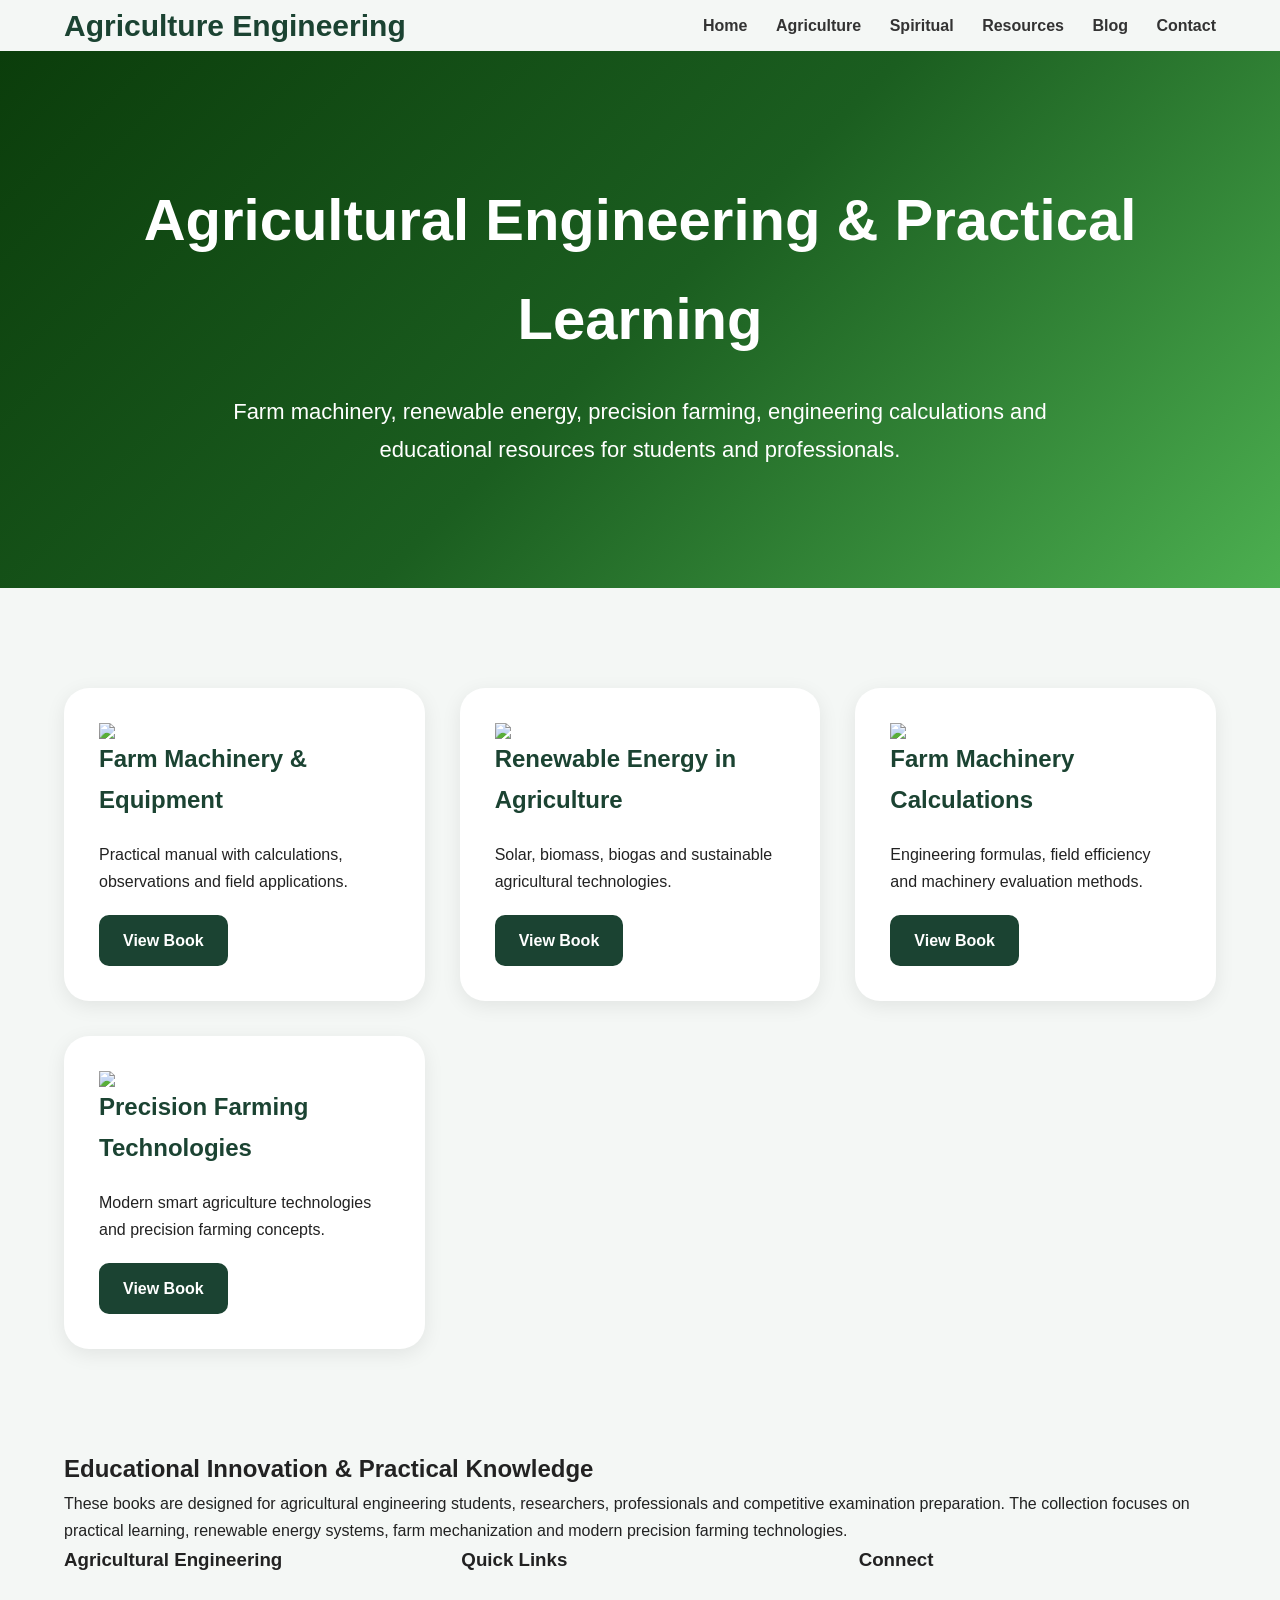
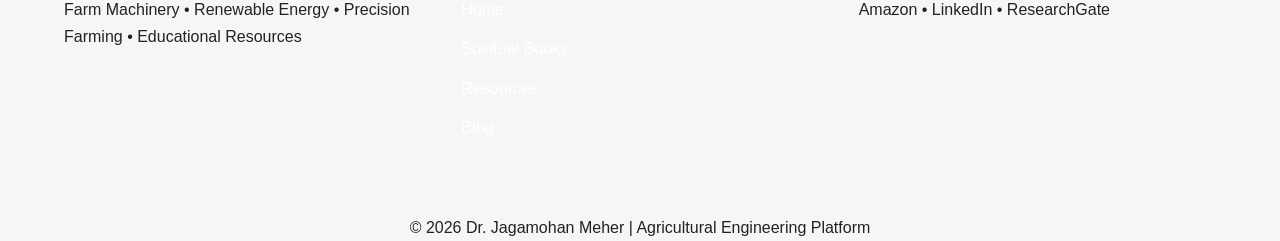
==== commit c3bc7226: "remove store" ====
--- a/agriculture.html
+++ b/agriculture.html
@@ -38,8 +38,6 @@
 <a href="spiritual.html">Spiritual</a>
 
 <a href="resources.html">Resources</a>
-
-<a href="store.html">Store</a>
 
 <a href="blog.html">Blog</a>
 
--- a/style.css
+++ b/style.css
@@ -1,3 +1,5 @@
+/* ===== GLOBAL ===== */
+
 *{
 margin:0;
 padding:0;
@@ -5,7 +7,7 @@
 }
 
 body{
-font-family:'Segoe UI',sans-serif;
+font-family:'Poppins',sans-serif;
 background:#f4f7f5;
 color:#222;
 line-height:1.7;
@@ -16,6 +18,18 @@
 max-width:1200px;
 margin:auto;
 }
+
+img{
+max-width:100%;
+display:block;
+}
+
+a{
+text-decoration:none;
+transition:0.3s;
+}
+
+/* ===== HEADER ===== */
 
 .modern-header{
 background:white;
@@ -33,152 +47,363 @@
 }
 
 .logo{
-color:#1b5e20;
-font-size:28px;
+font-size:30px;
+font-weight:700;
+color:#1b4332;
 }
 
 nav a{
-margin-left:25px;
-text-decoration:none;
+margin-left:24px;
 color:#333;
 font-weight:600;
-transition:0.3s;
 }
 
 nav a:hover{
-color:#1b5e20;
-}
-
-.hero-section{
-padding:100px 0;
-background:linear-gradient(135deg,#0b3d0b,#1b5e20,#4caf50);
-color:white;
-}
-
-.hero-grid{
+color:#2d6a4f;
+}
+
+/* ===== PREMIUM HERO ===== */
+
+.premium-hero{
+padding:120px 0;
+background:linear-gradient(135deg,#081c15,#1b4332,#2d6a4f,#40916c);
+color:white;
+}
+
+.premium-hero-grid{
 display:grid;
-grid-template-columns:1fr 1fr;
+grid-template-columns:1.2fr 1fr;
+gap:60px;
 align-items:center;
-gap:60px;
-}
-
-.hero-text h1{
-font-size:58px;
+}
+
+.premium-hero-content h1{
+font-size:68px;
 line-height:1.2;
-margin-bottom:25px;
-}
-
-.hero-text p{
-font-size:20px;
-margin-bottom:35px;
-}
-
-.hero-image img{
-width:100%;
-max-width:420px;
-border-radius:25px;
-box-shadow:0 15px 35px rgba(0,0,0,0.3);
+margin-bottom:30px;
+font-weight:800;
+}
+
+.premium-hero-content p{
+font-size:22px;
+line-height:1.9;
+margin-bottom:40px;
+max-width:850px;
 }
 
 .hero-buttons{
 display:flex;
 gap:20px;
-}
-
-.primary-btn{
+flex-wrap:wrap;
+margin-bottom:45px;
+}
+
+.hero-btn-primary{
+background:#ff9800;
+color:white;
+padding:16px 34px;
+border-radius:14px;
+font-weight:700;
+font-size:18px;
+}
+
+.hero-btn-primary:hover{
+transform:translateY(-5px);
+}
+
+.hero-btn-secondary{
 background:white;
-color:#1b5e20;
-padding:14px 30px;
-border-radius:50px;
-text-decoration:none;
-font-weight:bold;
-transition:0.3s;
-}
-
-.primary-btn:hover{
+color:#1b4332;
+padding:16px 34px;
+border-radius:14px;
+font-weight:700;
+font-size:18px;
+}
+
+.hero-btn-secondary:hover{
 transform:translateY(-5px);
 }
 
-.secondary-btn{
-border:2px solid white;
-color:white;
-padding:14px 30px;
-border-radius:50px;
-text-decoration:none;
-font-weight:bold;
-}
-
-.featured-section{
-padding:90px 0;
-}
+.hero-highlights{
+display:grid;
+grid-template-columns:repeat(auto-fit,minmax(200px,1fr));
+gap:20px;
+}
+
+.highlight-box{
+background:rgba(255,255,255,0.12);
+padding:25px;
+border-radius:20px;
+backdrop-filter:blur(8px);
+}
+
+.highlight-box h3{
+margin-bottom:15px;
+color:#ffd166;
+font-size:24px;
+}
+
+.highlight-box p{
+font-size:16px;
+}
+
+.premium-hero-card{
+background:white;
+color:#1b4332;
+padding:45px;
+border-radius:30px;
+box-shadow:0 15px 40px rgba(0,0,0,0.2);
+}
+
+.premium-hero-card h2{
+font-size:38px;
+margin-bottom:30px;
+}
+
+.premium-hero-card ul{
+margin-left:20px;
+margin-bottom:35px;
+}
+
+.premium-hero-card li{
+margin-bottom:18px;
+font-size:20px;
+}
+
+.premium-hero-card a{
+display:inline-block;
+background:#1b4332;
+color:white;
+padding:14px 28px;
+border-radius:12px;
+font-weight:600;
+}
+
+/* ===== SECTION ===== */
 
 .section-title{
 text-align:center;
-font-size:42px;
+font-size:46px;
 margin-bottom:60px;
-color:#1b5e20;
-}
-
-.feature-grid{
+color:#1b4332;
+}
+
+/* ===== CARDS ===== */
+
+.feature-grid,
+.blog-category-grid,
+.store-grid,
+.resource-grid,
+.contact-grid,
+.agri-grid,
+.spiritual-grid{
 display:grid;
-grid-template-columns:repeat(auto-fit,minmax(280px,1fr));
-gap:30px;
-}
-
-.feature-card{
+grid-template-columns:repeat(auto-fit,minmax(300px,1fr));
+gap:35px;
+}
+
+.feature-card,
+.blog-category-card,
+.store-card,
+.resource-card,
+.contact-card,
+.agri-card,
+.spiritual-card{
 background:white;
-padding:40px;
+padding:35px;
 border-radius:25px;
 box-shadow:0 5px 20px rgba(0,0,0,0.08);
 transition:0.4s;
 }
 
-.feature-card:hover{
+.feature-card:hover,
+.blog-category-card:hover,
+.store-card:hover,
+.resource-card:hover,
+.contact-card:hover,
+.agri-card:hover,
+.spiritual-card:hover{
 transform:translateY(-10px);
 }
 
-.feature-card h3{
+.feature-card h3,
+.blog-category-card h3,
+.store-card h3,
+.resource-card h3,
+.contact-card h2,
+.agri-card h2,
+.spiritual-card h2{
 margin-bottom:20px;
-color:#1b5e20;
-}
-
-.feature-card a{
+color:#1b4332;
+}
+
+.feature-card a,
+.blog-category-card a,
+.store-card a,
+.resource-card a,
+.contact-card a,
+.agri-card a,
+.spiritual-card a{
 display:inline-block;
 margin-top:20px;
-background:#1b5e20;
-color:white;
-padding:12px 22px;
+background:#1b4332;
+color:white;
+padding:12px 24px;
 border-radius:10px;
-text-decoration:none;
-}
-
-.about-section{
+font-weight:600;
+}
+
+/* ===== BLOG PAGE ===== */
+
+.knowledge-main-hero{
+padding:120px 0;
+background:linear-gradient(135deg,#0b3d0b,#1b5e20,#4caf50);
+color:white;
+text-align:center;
+}
+
+.knowledge-main-hero h1{
+font-size:62px;
+margin-bottom:30px;
+}
+
+.knowledge-main-hero p{
+font-size:22px;
+max-width:950px;
+margin:auto;
+line-height:1.8;
+}
+
+.hero-blog-btn{
+display:inline-block;
+margin-top:40px;
+background:#ff9800;
+color:white;
+padding:16px 34px;
+border-radius:14px;
+font-weight:700;
+}
+
+.blog-category-section{
+padding:100px 0;
+background:#f4f7f5;
+}
+
+.knowledge-connect-section{
+padding:120px 0;
+background:white;
+text-align:center;
+}
+
+.knowledge-connect-section h2{
+font-size:52px;
+margin-bottom:30px;
+color:#1b4332;
+}
+
+.knowledge-connect-section p{
+font-size:22px;
+max-width:900px;
+margin:auto;
+line-height:1.9;
+}
+
+.knowledge-buttons{
+margin-top:45px;
+display:flex;
+justify-content:center;
+gap:25px;
+flex-wrap:wrap;
+}
+
+.knowledge-buttons a{
+background:#1b4332;
+color:white;
+padding:15px 32px;
+border-radius:12px;
+font-weight:600;
+}
+
+/* ===== STORE ===== */
+
+.store-main-hero{
+padding:120px 0;
+background:linear-gradient(135deg,#0b3d0b,#1b5e20,#4caf50);
+color:white;
+text-align:center;
+}
+
+.store-main-hero h1{
+font-size:60px;
+margin-bottom:25px;
+}
+
+.store-main-hero p{
+font-size:22px;
+max-width:900px;
+margin:auto;
+}
+
+.store-category{
 padding:100px 0;
 background:white;
 }
 
-.about-grid{
-display:grid;
-grid-template-columns:1fr 1fr;
-gap:60px;
-align-items:center;
-}
-
-.about-image{
-width:100%;
-border-radius:25px;
-box-shadow:0 10px 30px rgba(0,0,0,0.15);
-}
-
-.about-section h2{
-font-size:42px;
+.gray-bg{
+background:#f4f7f5;
+}
+
+.resource-label{
+display:inline-block;
+background:#e8f5e9;
+color:#1b4332;
+padding:8px 18px;
+border-radius:30px;
+margin:20px 0;
+font-weight:600;
+}
+
+/* ===== RESOURCES ===== */
+
+.resource-hero,
+.contact-hero,
+.agri-hero,
+.spiritual-hero{
+padding:120px 0;
+text-align:center;
+color:white;
+background:linear-gradient(135deg,#0b3d0b,#1b5e20,#4caf50);
+}
+
+.resource-hero h1,
+.contact-hero h1,
+.agri-hero h1,
+.spiritual-hero h1{
+font-size:58px;
 margin-bottom:25px;
-color:#1b5e20;
-}
-
-.about-section p{
-margin-bottom:25px;
-}
+}
+
+.resource-hero p,
+.contact-hero p,
+.agri-hero p,
+.spiritual-hero p{
+font-size:22px;
+max-width:900px;
+margin:auto;
+}
+
+/* ===== CONTENT SECTIONS ===== */
+
+.resource-main,
+.contact-main,
+.agri-books-section,
+.spiritual-books-section,
+.blog-category-section{
+padding:100px 0;
+background:#f4f7f5;
+}
+
+/* ===== FOOTER ===== */
 
 .modern-footer{
 background:#111;
@@ -201,13 +426,12 @@
 list-style:none;
 }
 
-.footer-grid ul li{
+.footer-grid li{
 margin-bottom:12px;
 }
 
 .footer-grid a{
 color:white;
-text-decoration:none;
 }
 
 .copyright{
@@ -216,794 +440,130 @@
 padding-top:20px;
 }
 
-@media(max-width:900px){
-
-.hero-grid,
-.about-grid{
-grid-template-columns:1fr;
-text-align:center;
-}
-
-.hero-text h1{
-font-size:42px;
-}
+/* ===== MOBILE ===== */
+
+@media(max-width:992px){
 
 .nav-container{
 flex-direction:column;
 gap:20px;
 }
 
+nav{
+display:flex;
+flex-wrap:wrap;
+justify-content:center;
+}
+
+nav a{
+margin:10px;
+}
+
+.premium-hero-grid{
+grid-template-columns:1fr;
+text-align:center;
+}
+
+.premium-hero-content h1{
+font-size:48px;
+}
+
+.premium-hero-content p{
+font-size:20px;
+}
+
 .hero-buttons{
 justify-content:center;
-flex-wrap:wrap;
-}
-
-}
-.blog-hero{
-padding:100px 0;
-background:linear-gradient(135deg,#0b3d0b,#1b5e20,#4caf50);
-color:white;
-text-align:center;
-}
-
-.blog-hero h1{
-font-size:54px;
-margin-bottom:25px;
-}
-
-.blog-hero p{
-font-size:20px;
-max-width:800px;
-margin:auto;
-}
-
-.blog-section{
-padding:90px 0;
-background:#f4f7f5;
-}
-
-.blog-grid{
+}
+
+.hero-highlights{
+grid-template-columns:1fr;
+}
+
+.knowledge-main-hero h1,
+.store-main-hero h1,
+.resource-hero h1,
+.contact-hero h1,
+.agri-hero h1,
+.spiritual-hero h1{
+font-size:42px;
+}
+
+.section-title{
+font-size:38px;
+}
+
+}.store-section{
+padding:80px 20px;
+background:#f5f7f9;
+}
+
+.section-title{
+text-align:center;
+font-size:42px;
+margin-bottom:50px;
+color:#1b4332;
+font-weight:700;
+}
+
+.store-grid{
 display:grid;
-grid-template-columns:repeat(auto-fit,minmax(320px,1fr));
+grid-template-columns:repeat(auto-fit,minmax(280px,1fr));
 gap:35px;
 }
 
-.blog-card{
-background:white;
-padding:35px;
-border-radius:25px;
-box-shadow:0 5px 20px rgba(0,0,0,0.08);
-transition:0.4s;
-}
-
-.blog-card:hover{
-transform:translateY(-10px);
-}
-
-.blog-card h2{
+.product-card{
+background:#ffffff;
+padding:25px;
+border-radius:18px;
+box-shadow:0 4px 18px rgba(0,0,0,0.08);
+transition:0.3s;
+text-align:center;
+}
+
+.product-card:hover{
+transform:translateY(-8px);
+}
+
+.product-image{
+width:100%;
+height:380px;
+object-fit:cover;
+border-radius:12px;
 margin-bottom:20px;
-color:#1b5e20;
-}
-
-.blog-card a{
+}
+
+.product-card h2{
+font-size:28px;
+margin-bottom:15px;
+color:#1b4332;
+}
+
+.product-card p{
+font-size:16px;
+line-height:1.8;
+color:#555;
+margin-bottom:20px;
+}
+
+.price{
+font-size:24px;
+font-weight:bold;
+color:#0f9d58;
+margin-bottom:20px;
+}
+
+.buy-btn{
 display:inline-block;
-margin-top:20px;
-background:#1b5e20;
-color:white;
-padding:12px 22px;
-border-radius:10px;
-text-decoration:none;
-}
-
-.about-blog{
-padding:90px 0;
-background:white;
-text-align:center;
-}
-
-.about-blog h2{
-font-size:42px;
-margin-bottom:25px;
-color:#1b5e20;
-}
-.resource-hero{
-padding:100px 0;
-background:linear-gradient(135deg,#0b3d0b,#1b5e20,#4caf50);
-color:white;
-text-align:center;
-}
-
-.resource-hero h1{
-font-size:56px;
-margin-bottom:25px;
-}
-
-.resource-hero p{
-font-size:20px;
-max-width:850px;
-margin:auto;
-}
-
-.resource-main{
-padding:90px 0;
-background:#f4f7f5;
-}
-
-.resource-grid{
-display:grid;
-grid-template-columns:repeat(auto-fit,minmax(320px,1fr));
-gap:35px;
-}
-
-.resource-card{
-background:white;
-padding:35px;
-border-radius:25px;
-box-shadow:0 5px 20px rgba(0,0,0,0.08);
-transition:0.4s;
-}
-
-.resource-card:hover{
-transform:translateY(-10px);
-}
-
-.resource-card h3{
-margin-bottom:20px;
-color:#1b5e20;
-}
-
-.resource-card a{
-display:inline-block;
-margin-top:20px;
-background:#1b5e20;
-color:white;
-padding:12px 22px;
-border-radius:10px;
-text-decoration:none;
-}
-
-.learning-section{
-padding:100px 0;
-background:white;
-}
-
-.learning-section h2{
-text-align:center;
-font-size:42px;
-margin-bottom:60px;
-color:#1b5e20;
-}
-
-.learning-grid{
-display:grid;
-grid-template-columns:repeat(auto-fit,minmax(250px,1fr));
-gap:30px;
-}
-
-.learning-card{
-background:#f4f7f5;
-padding:35px;
-border-radius:25px;
-transition:0.4s;
-}
-
-.learning-card:hover{
-transform:translateY(-10px);
-}
-
-.learning-card h3{
-margin-bottom:20px;
-color:#1b5e20;
-}
-.contact-hero{
-padding:100px 0;
-background:linear-gradient(135deg,#0b3d0b,#1b5e20,#4caf50);
-color:white;
-text-align:center;
-}
-
-.contact-hero h1{
-font-size:56px;
-margin-bottom:25px;
-}
-
-.contact-hero p{
-font-size:20px;
-}
-
-.contact-main{
-padding:90px 0;
-background:#f4f7f5;
-}
-
-.contact-grid{
-display:grid;
-grid-template-columns:repeat(auto-fit,minmax(300px,1fr));
-gap:35px;
-}
-
-.contact-card{
-background:white;
-padding:35px;
-border-radius:25px;
-box-shadow:0 5px 20px rgba(0,0,0,0.08);
-transition:0.4s;
-}
-
-.contact-card:hover{
-transform:translateY(-10px);
-}
-
-.contact-card h2{
-margin-bottom:20px;
-color:#1b5e20;
-}
-
-.contact-card a{
-display:inline-block;
-margin-top:20px;
-background:#1b5e20;
-color:white;
-padding:12px 22px;
-border-radius:10px;
-text-decoration:none;
-}
-
-.academic-section{
-padding:100px 0;
-background:white;
-}
-
-.academic-section h2{
-text-align:center;
-font-size:42px;
-margin-bottom:60px;
-color:#1b5e20;
-}
-
-.interest-grid{
-display:grid;
-grid-template-columns:repeat(auto-fit,minmax(250px,1fr));
-gap:30px;
-}
-
-.interest-card{
-background:#f4f7f5;
-padding:35px;
-border-radius:25px;
-text-align:center;
-transition:0.4s;
-}
-
-.interest-card:hover{
-transform:translateY(-10px);
-}
-
-.interest-card h3{
-color:#1b5e20;
-}
-.spiritual-header{
-background:#0b0b0b;
-padding:20px 0;
-position:sticky;
-top:0;
-z-index:1000;
-}
-
-.spiritual-logo{
-color:#ffd54f;
-}
-
-.spiritual-header nav a{
-color:white;
-}
-
-.spiritual-header nav a:hover{
-color:#ffd54f;
-}
-
-.spiritual-hero{
-padding:120px 0;
-background:linear-gradient(rgba(0,0,0,0.7),rgba(0,0,0,0.7)),
-url('tirumala.jpg');
-background-size:cover;
-background-position:center;
-color:white;
-text-align:center;
-}
-
-.spiritual-hero h1{
-font-size:60px;
-margin-bottom:25px;
-}
-
-.spiritual-hero p{
-font-size:22px;
-max-width:850px;
-margin:auto;
-}
-
-.spiritual-books-section{
-padding:100px 0;
-background:#111;
-}
-
-.spiritual-grid{
-display:grid;
-grid-template-columns:repeat(auto-fit,minmax(300px,1fr));
-gap:40px;
-}
-
-.spiritual-card{
-background:#1c1c1c;
-padding:25px;
-border-radius:25px;
-color:white;
-transition:0.4s;
-box-shadow:0 5px 20px rgba(0,0,0,0.3);
-}
-
-.spiritual-card:hover{
-transform:translateY(-12px);
-}
-
-.spiritual-cover{
-width:100%;
-height:450px;
-object-fit:cover;
-border-radius:18px;
-margin-bottom:20px;
-}
-
-.spiritual-card h2{
-margin-bottom:20px;
-color:#ffd54f;
-}
-
-.spiritual-card a{
-display:inline-block;
-margin-top:20px;
-background:#ffd54f;
-color:#111;
+background:#0f9d58;
+color:white;
 padding:12px 22px;
 border-radius:10px;
 text-decoration:none;
 font-weight:bold;
-}
-
-.wisdom-section{
-padding:100px 0;
-background:#f8f5e9;
-text-align:center;
-}
-
-.wisdom-section h2{
-font-size:46px;
-margin-bottom:30px;
-color:#5d4037;
-}
-
-.wisdom-section p{
-max-width:900px;
-margin:auto;
-font-size:20px;
-line-height:1.9;
-}
-
-.spiritual-footer{
-background:#0b0b0b;
-color:white;
-padding:70px 0 30px;
-}
-.agri-header{
-background:#1b5e20;
-padding:20px 0;
-position:sticky;
-top:0;
-z-index:1000;
-}
-
-.agri-logo{
-color:white;
-}
-
-.agri-header nav a{
-color:white;
-}
-
-.agri-header nav a:hover{
-color:#c8e6c9;
-}
-
-.agri-hero{
-padding:120px 0;
-background:linear-gradient(rgba(0,0,0,0.5),rgba(0,0,0,0.5)),
-url('farm1.jpg');
-background-size:cover;
-background-position:center;
-color:white;
-text-align:center;
-}
-
-.agri-hero h1{
-font-size:60px;
-margin-bottom:25px;
-}
-
-.agri-hero p{
-font-size:22px;
-max-width:850px;
-margin:auto;
-}
-
-.agri-books-section{
-padding:100px 0;
-background:#f4f7f5;
-}
-
-.agri-grid{
-display:grid;
-grid-template-columns:repeat(auto-fit,minmax(300px,1fr));
-gap:40px;
-}
-
-.agri-card{
-background:white;
-padding:25px;
-border-radius:25px;
-transition:0.4s;
-box-shadow:0 5px 20px rgba(0,0,0,0.1);
-}
-
-.agri-card:hover{
-transform:translateY(-12px);
-}
-
-.agri-cover{
-width:100%;
-height:450px;
-object-fit:cover;
-border-radius:18px;
-margin-bottom:20px;
-}
-
-.agri-card h2{
-margin-bottom:20px;
-color:#1b5e20;
-}
-
-.agri-card a{
-display:inline-block;
-margin-top:20px;
-background:#1b5e20;
-color:white;
-padding:12px 22px;
-border-radius:10px;
-text-decoration:none;
-}
-
-.innovation-section{
-padding:100px 0;
-background:white;
-text-align:center;
-}
-
-.innovation-section h2{
-font-size:46px;
-margin-bottom:30px;
-color:#1b5e20;
-}
-
-.innovation-section p{
-max-width:900px;
-margin:auto;
-font-size:20px;
-line-height:1.9;
-}
-
-.agri-footer{
-background:#1b5e20;
-color:white;
-padding:70px 0 30px;
-}
-body{
-font-family:'Poppins',sans-serif;
-}
-
-.premium-hero{
-position:relative;
-padding:140px 0;
-background:linear-gradient(135deg,#0b3d0b,#1b5e20,#4caf50);
-color:white;
-overflow:hidden;
-}
-
-.hero-overlay{
-position:absolute;
-width:100%;
-height:100%;
-background:rgba(0,0,0,0.25);
-top:0;
-left:0;
-}
-
-.hero-grid{
-position:relative;
-z-index:2;
-display:grid;
-grid-template-columns:1fr 1fr;
-gap:60px;
-align-items:center;
-}
-
-.hero-text h1{
-font-size:62px;
-line-height:1.2;
-margin-bottom:30px;
-}
-
-.hero-text p{
-font-size:21px;
-margin-bottom:35px;
-}
-
-.hero-image img{
-width:100%;
-max-width:420px;
-border-radius:30px;
-box-shadow:0 15px 40px rgba(0,0,0,0.35);
-}
-
-.stats-grid{
-display:flex;
-gap:20px;
-margin-top:40px;
-flex-wrap:wrap;
-}
-
-.stat-card{
-background:rgba(255,255,255,0.15);
-padding:25px;
-border-radius:20px;
-backdrop-filter:blur(8px);
-min-width:180px;
-text-align:center;
-}
-
-.stat-card h2{
-font-size:38px;
-margin-bottom:10px;
-}
-
-.category-section,
-.featured-books,
-.latest-blog{
-padding:100px 0;
-}
-
-.category-grid,
-.books-grid,
-.blog-preview-grid{
-display:grid;
-grid-template-columns:repeat(auto-fit,minmax(280px,1fr));
-gap:35px;
-}
-
-.category-card,
-.book-showcase,
-.blog-preview{
-background:white;
-padding:30px;
-border-radius:25px;
-box-shadow:0 5px 20px rgba(0,0,0,0.08);
-transition:0.4s;
-}
-
-.category-card:hover,
-.book-showcase:hover,
-.blog-preview:hover{
-transform:translateY(-10px);
-}
-
-.book-showcase img{
-width:100%;
-height:380px;
-object-fit:cover;
-border-radius:18px;
-margin-bottom:20px;
-}
-
-.category-card h3,
-.book-showcase h3,
-.blog-preview h3{
-margin-bottom:18px;
-color:#1b5e20;
-}
-
-.category-card a{
-display:inline-block;
-margin-top:20px;
-background:#1b5e20;
-color:white;
-padding:12px 22px;
-border-radius:10px;
-text-decoration:none;
-}
-
-.cta-section{
-padding:120px 0;
-background:linear-gradient(135deg,#1b5e20,#4caf50);
-color:white;
-text-align:center;
-}
-
-.cta-section h2{
-font-size:52px;
-margin-bottom:25px;
-}
-
-.cta-section p{
-font-size:22px;
-margin-bottom:35px;
-}
-
-@media(max-width:900px){
-
-.hero-grid{
-grid-template-columns:1fr;
-text-align:center;
-}
-
-.hero-text h1{
-font-size:44px;
-}
-
-.stats-grid{
-justify-content:center;
-}
-.store-hero{
-padding:100px 0;
-background:linear-gradient(135deg,#0b3d0b,#1b5e20,#4caf50);
-color:white;
-text-align:center;
-}
-
-.store-hero h1{
-font-size:58px;
-margin-bottom:25px;
-}
-
-.store-hero p{
-font-size:22px;
-max-width:850px;
-margin:auto;
-}
-
-.store-section{
-padding:100px 0;
-background:#f4f7f5;
-}
-
-.store-grid{
-display:grid;
-grid-template-columns:repeat(auto-fit,minmax(300px,1fr));
-gap:35px;
-}
-
-.store-card{
-background:white;
-padding:35px;
-border-radius:25px;
-box-shadow:0 5px 20px rgba(0,0,0,0.08);
-transition:0.4s;
-text-align:center;
-}
-
-.store-card:hover{
-transform:translateY(-10px);
-}
-
-.store-card h2{
-margin-bottom:20px;
-color:#1b5e20;
-}
-
-.store-card h3{
-font-size:32px;
-margin:25px 0;
-color:#0b3d0b;
-}
-
-.store-card a{
-display:inline-block;
-background:#1b5e20;
-color:white;
-padding:14px 24px;
-border-radius:12px;
-text-decoration:none;
-font-weight:bold;
-}
-.store-hero-premium{
-padding:120px 0;
-background:linear-gradient(135deg,#0b3d0b,#1b5e20,#4caf50);
-color:white;
-text-align:center;
-}
-
-.store-hero-premium h1{
-font-size:60px;
-margin-bottom:25px;
-}
-
-.store-hero-premium p{
-font-size:22px;
-max-width:900px;
-margin:auto;
-}
-
-.premium-store-section{
-padding:100px 0;
-background:#f4f7f5;
-}
-
-.premium-store-grid{
-display:grid;
-grid-template-columns:repeat(auto-fit,minmax(320px,1fr));
-gap:35px;
-}
-
-.premium-store-card{
-background:white;
-padding:35px;
-border-radius:25px;
-box-shadow:0 5px 20px rgba(0,0,0,0.08);
-transition:0.4s;
-}
-
-.premium-store-card:hover{
-transform:translateY(-10px);
-}
-
-.premium-store-card h3{
-margin-bottom:20px;
-color:#1b5e20;
-}
-
-.resource-type{
-display:inline-block;
-background:#e8f5e9;
-color:#1b5e20;
-padding:8px 18px;
-border-radius:30px;
-margin:20px 0;
-font-weight:600;
-}
-
-.premium-store-card a{
-display:inline-block;
-margin-top:20px;
-background:#1b5e20;
-color:white;
-padding:12px 24px;
-border-radius:12px;
-text-decoration:none;
-}
-
-.library-section{
-padding:100px 0;
-background:white;
-text-align:center;
-}
-
-.library-section h2{
-font-size:46px;
-margin-bottom:30px;
-color:#1b5e20;
-}
-
-.library-section p{
-max-width:900px;
-margin:auto;
-font-size:20px;
-line-height:1.9;
+transition:0.3s;
+}
+
+.buy-btn:hover{
+background:#087f46;
 }
